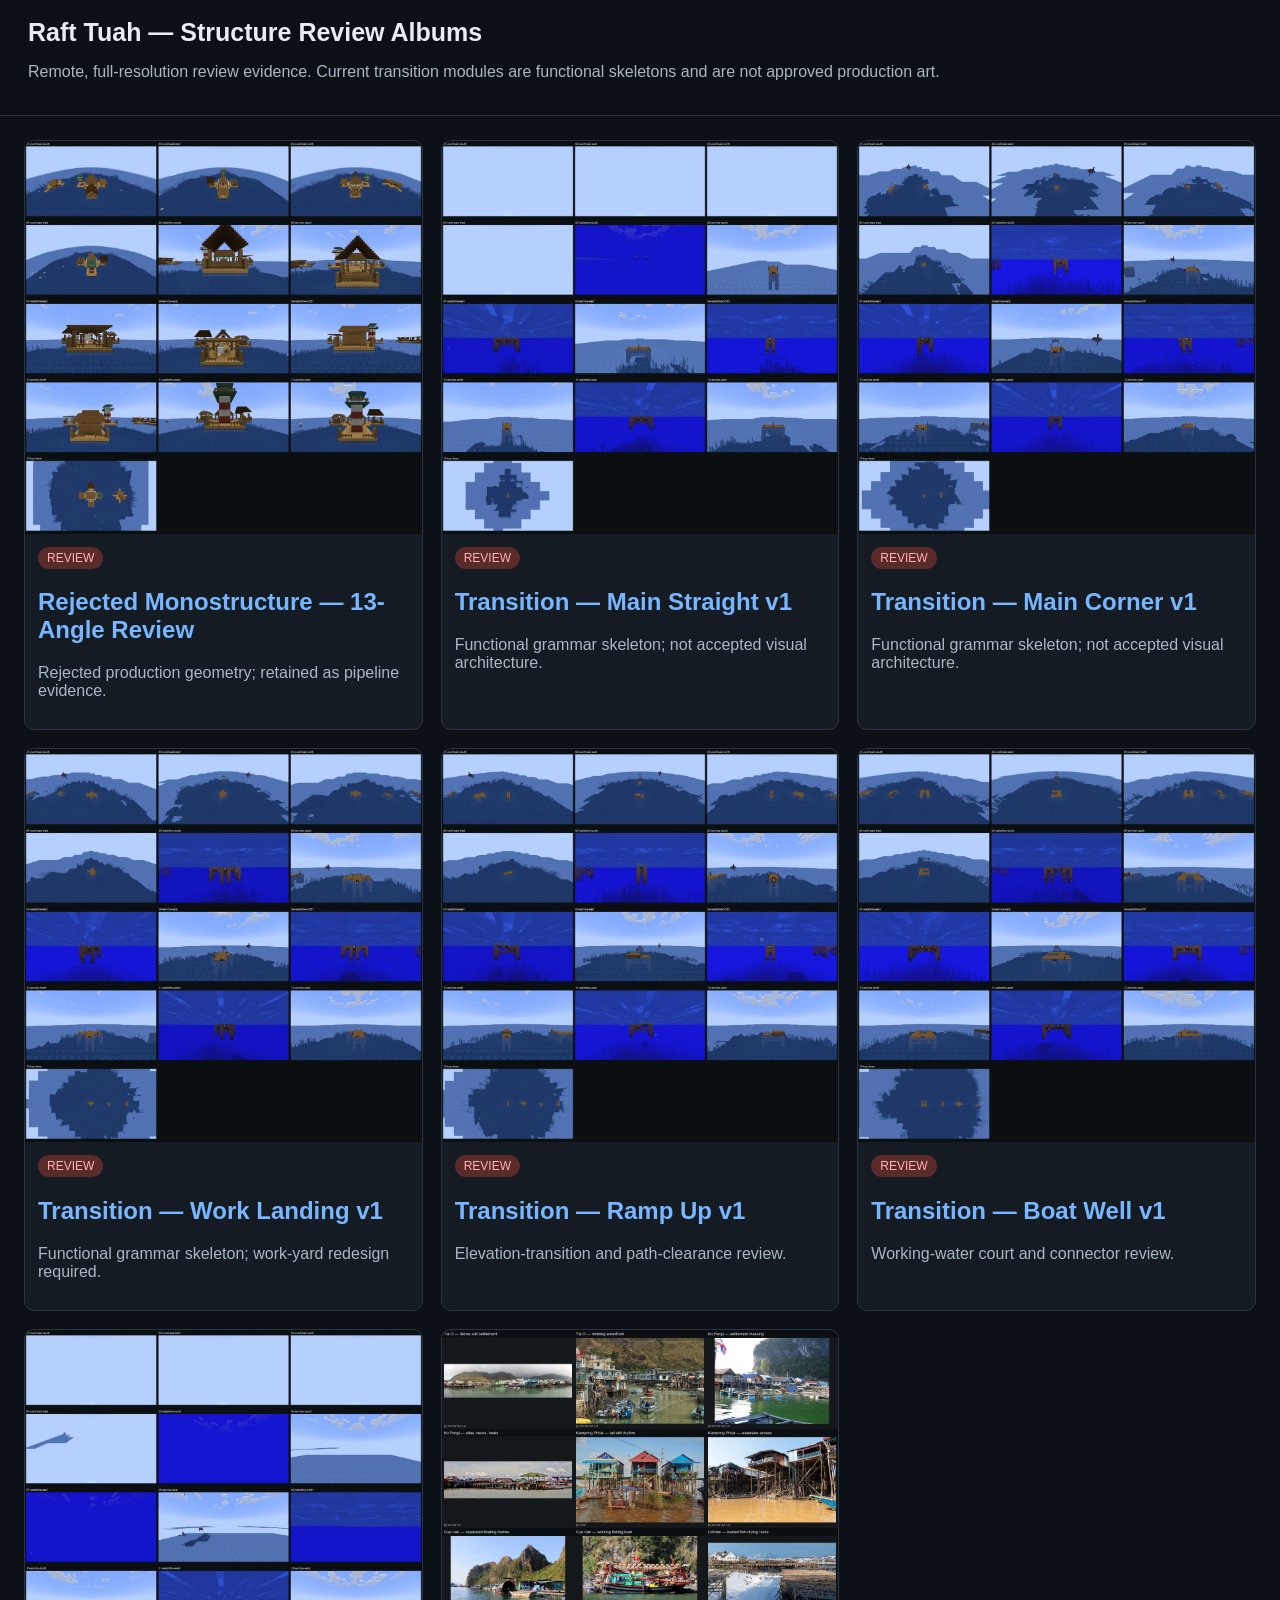
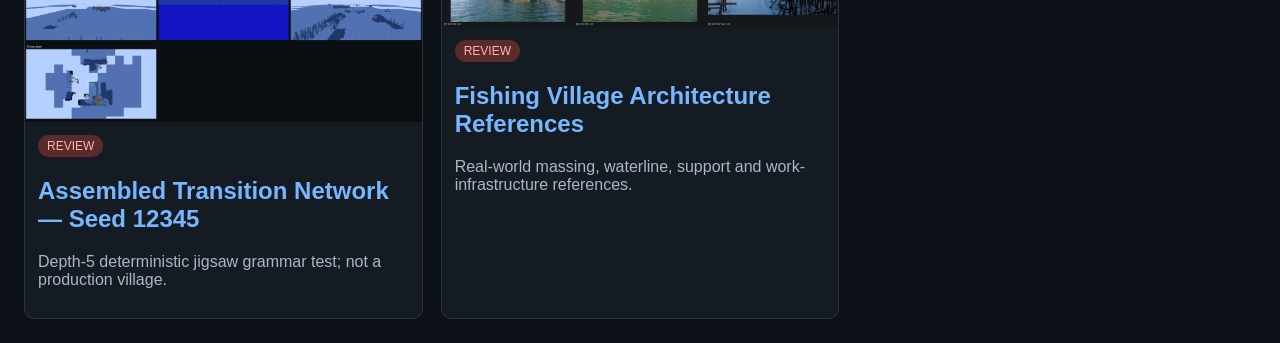
==== index.html @ 9c8be717 "Publish Raft Tuah structure review albums" ====
<!doctype html><meta charset="utf-8"><meta name="viewport" content="width=device-width"><title>Raft Tuah Review Albums</title><link rel="stylesheet" href="style.css"><header><h1>Raft Tuah — Structure Review Albums</h1><p>Remote, full-resolution review evidence. Current transition modules are functional skeletons and are not approved production art.</p></header><main class="wrap"><div class="cards"><article class="card"><a href="blockout-rejected/"><img loading="lazy" src="blockout-rejected/contact-sheet.webp" alt="Rejected Monostructure — 13-Angle Review"></a><div class="body"><span class="tag">REVIEW</span><h2><a href="blockout-rejected/">Rejected Monostructure — 13-Angle Review</a></h2><p>Rejected production geometry; retained as pipeline evidence.</p></div></article>
<article class="card"><a href="transition-main-straight-v1/"><img loading="lazy" src="transition-main-straight-v1/contact-sheet.webp" alt="Transition — Main Straight v1"></a><div class="body"><span class="tag">REVIEW</span><h2><a href="transition-main-straight-v1/">Transition — Main Straight v1</a></h2><p>Functional grammar skeleton; not accepted visual architecture.</p></div></article>
<article class="card"><a href="transition-main-corner-v1/"><img loading="lazy" src="transition-main-corner-v1/contact-sheet.webp" alt="Transition — Main Corner v1"></a><div class="body"><span class="tag">REVIEW</span><h2><a href="transition-main-corner-v1/">Transition — Main Corner v1</a></h2><p>Functional grammar skeleton; not accepted visual architecture.</p></div></article>
<article class="card"><a href="transition-work-landing-v1/"><img loading="lazy" src="transition-work-landing-v1/contact-sheet.webp" alt="Transition — Work Landing v1"></a><div class="body"><span class="tag">REVIEW</span><h2><a href="transition-work-landing-v1/">Transition — Work Landing v1</a></h2><p>Functional grammar skeleton; work-yard redesign required.</p></div></article>
<article class="card"><a href="transition-ramp-up-v1/"><img loading="lazy" src="transition-ramp-up-v1/contact-sheet.webp" alt="Transition — Ramp Up v1"></a><div class="body"><span class="tag">REVIEW</span><h2><a href="transition-ramp-up-v1/">Transition — Ramp Up v1</a></h2><p>Elevation-transition and path-clearance review.</p></div></article>
<article class="card"><a href="transition-boat-well-v1/"><img loading="lazy" src="transition-boat-well-v1/contact-sheet.webp" alt="Transition — Boat Well v1"></a><div class="body"><span class="tag">REVIEW</span><h2><a href="transition-boat-well-v1/">Transition — Boat Well v1</a></h2><p>Working-water court and connector review.</p></div></article>
<article class="card"><a href="assembled-seed-12345-v1/"><img loading="lazy" src="assembled-seed-12345-v1/contact-sheet.webp" alt="Assembled Transition Network — Seed 12345"></a><div class="body"><span class="tag">REVIEW</span><h2><a href="assembled-seed-12345-v1/">Assembled Transition Network — Seed 12345</a></h2><p>Depth-5 deterministic jigsaw grammar test; not a production village.</p></div></article>
<article class="card"><a href="architecture-references/"><img loading="lazy" src="architecture-references/reference-board.webp" alt="Fishing Village Architecture References"></a><div class="body"><span class="tag">REVIEW</span><h2><a href="architecture-references/">Fishing Village Architecture References</a></h2><p>Real-world massing, waterline, support and work-infrastructure references.</p></div></article></div></main>
---- style.css ----
*{box-sizing:border-box}body{margin:0;background:#0c1117;color:#e6edf3;font-family:Inter,Segoe UI,Arial,sans-serif}header{position:sticky;top:0;z-index:2;background:#0c1117ee;border-bottom:1px solid #27313d;padding:18px 28px}h1{margin:0 0 6px;font-size:25px}p{color:#aab7c4;max-width:1000px}.wrap{padding:24px;max-width:1800px;margin:auto}.cards,.grid{display:grid;grid-template-columns:repeat(auto-fit,minmax(330px,1fr));gap:18px}.card,.shot{background:#141b23;border:1px solid #293442;border-radius:10px;overflow:hidden}.card img,.shot img{display:block;width:100%;height:auto;background:#080b0f}.card .body,.shot figcaption{padding:13px}.card a,.back{color:#78b7ff;text-decoration:none}.tag{display:inline-block;background:#5b2a2a;color:#ffb3b3;border-radius:999px;padding:4px 9px;font-size:12px}.shot{margin:0}.shot a{display:block}.meta{font-family:Consolas,monospace;color:#91a2b3;font-size:13px}.hero{margin:0 0 24px;border:1px solid #293442;border-radius:10px;overflow:hidden}.hero img{display:block;width:100%;height:auto}
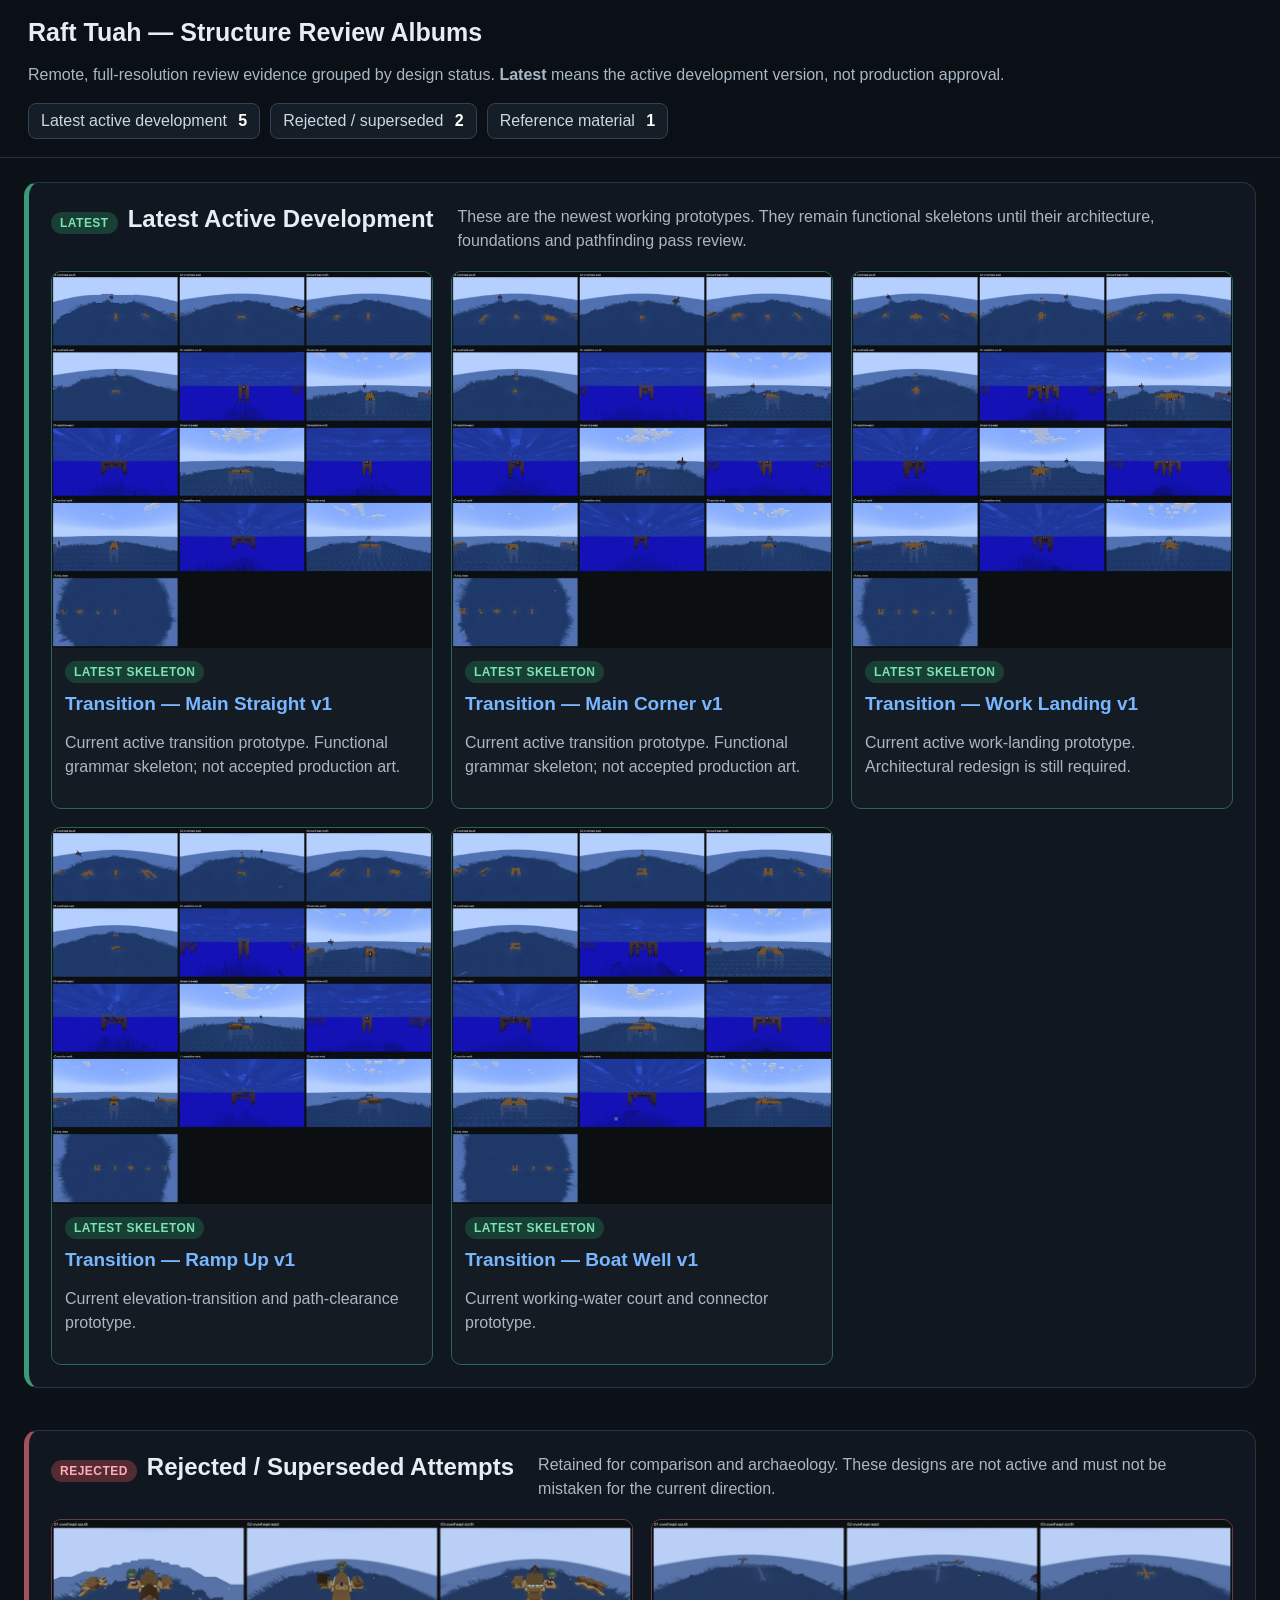
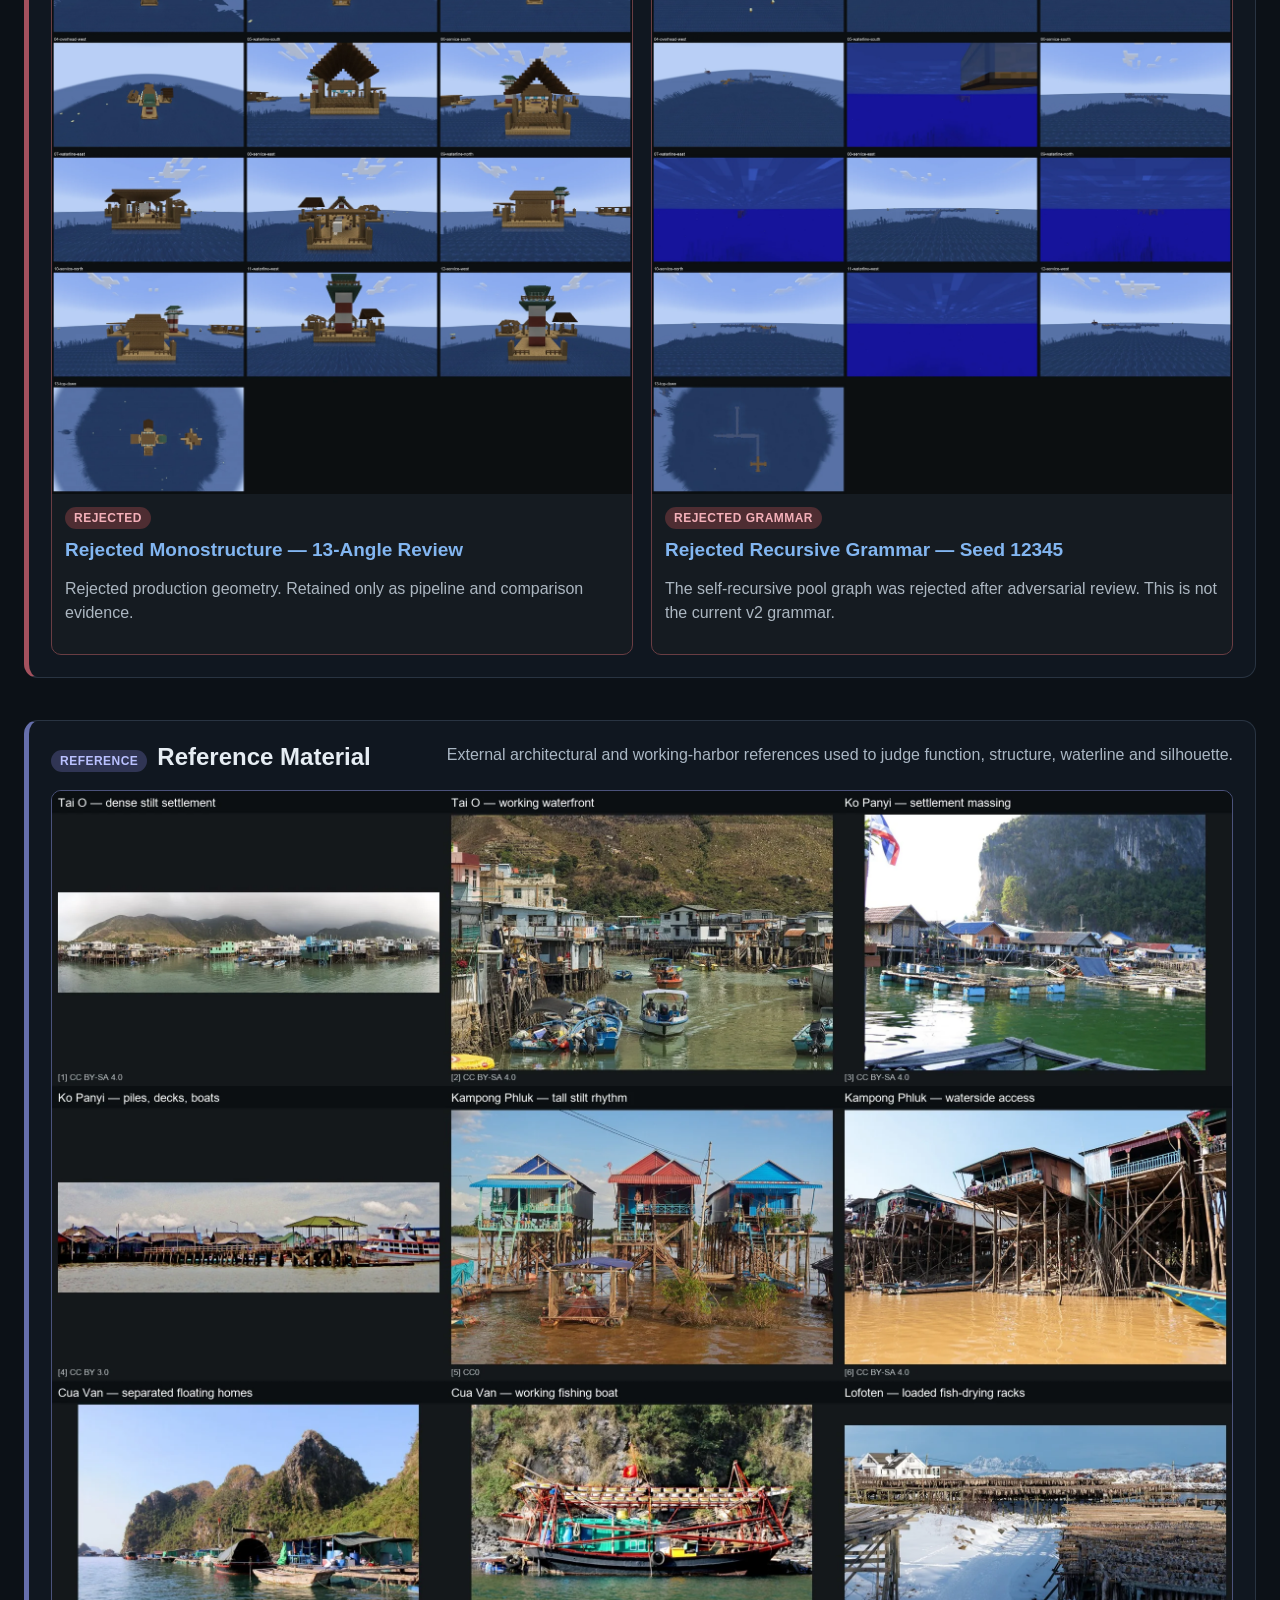
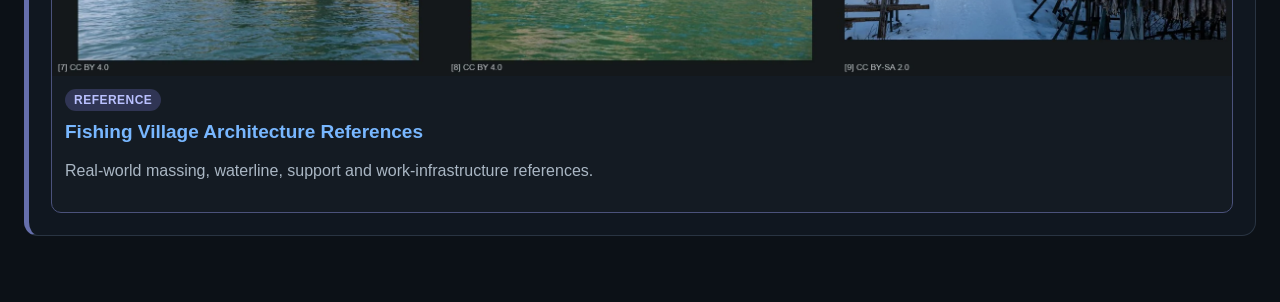
==== commit f8bf55ce: "Categorize latest, rejected, and reference albums" ====
--- a/index.html
+++ b/index.html
@@ -1,8 +1,50 @@
-<!doctype html><meta charset="utf-8"><meta name="viewport" content="width=device-width"><title>Raft Tuah Review Albums</title><link rel="stylesheet" href="style.css"><header><h1>Raft Tuah — Structure Review Albums</h1><p>Remote, full-resolution review evidence. Current transition modules are functional skeletons and are not approved production art.</p></header><main class="wrap"><div class="cards"><article class="card"><a href="blockout-rejected/"><img loading="lazy" src="blockout-rejected/contact-sheet.webp" alt="Rejected Monostructure — 13-Angle Review"></a><div class="body"><span class="tag">REVIEW</span><h2><a href="blockout-rejected/">Rejected Monostructure — 13-Angle Review</a></h2><p>Rejected production geometry; retained as pipeline evidence.</p></div></article>
-<article class="card"><a href="transition-main-straight-v1/"><img loading="lazy" src="transition-main-straight-v1/contact-sheet.webp" alt="Transition — Main Straight v1"></a><div class="body"><span class="tag">REVIEW</span><h2><a href="transition-main-straight-v1/">Transition — Main Straight v1</a></h2><p>Functional grammar skeleton; not accepted visual architecture.</p></div></article>
-<article class="card"><a href="transition-main-corner-v1/"><img loading="lazy" src="transition-main-corner-v1/contact-sheet.webp" alt="Transition — Main Corner v1"></a><div class="body"><span class="tag">REVIEW</span><h2><a href="transition-main-corner-v1/">Transition — Main Corner v1</a></h2><p>Functional grammar skeleton; not accepted visual architecture.</p></div></article>
-<article class="card"><a href="transition-work-landing-v1/"><img loading="lazy" src="transition-work-landing-v1/contact-sheet.webp" alt="Transition — Work Landing v1"></a><div class="body"><span class="tag">REVIEW</span><h2><a href="transition-work-landing-v1/">Transition — Work Landing v1</a></h2><p>Functional grammar skeleton; work-yard redesign required.</p></div></article>
-<article class="card"><a href="transition-ramp-up-v1/"><img loading="lazy" src="transition-ramp-up-v1/contact-sheet.webp" alt="Transition — Ramp Up v1"></a><div class="body"><span class="tag">REVIEW</span><h2><a href="transition-ramp-up-v1/">Transition — Ramp Up v1</a></h2><p>Elevation-transition and path-clearance review.</p></div></article>
-<article class="card"><a href="transition-boat-well-v1/"><img loading="lazy" src="transition-boat-well-v1/contact-sheet.webp" alt="Transition — Boat Well v1"></a><div class="body"><span class="tag">REVIEW</span><h2><a href="transition-boat-well-v1/">Transition — Boat Well v1</a></h2><p>Working-water court and connector review.</p></div></article>
-<article class="card"><a href="assembled-seed-12345-v1/"><img loading="lazy" src="assembled-seed-12345-v1/contact-sheet.webp" alt="Assembled Transition Network — Seed 12345"></a><div class="body"><span class="tag">REVIEW</span><h2><a href="assembled-seed-12345-v1/">Assembled Transition Network — Seed 12345</a></h2><p>Depth-5 deterministic jigsaw grammar test; not a production village.</p></div></article>
-<article class="card"><a href="architecture-references/"><img loading="lazy" src="architecture-references/reference-board.webp" alt="Fishing Village Architecture References"></a><div class="body"><span class="tag">REVIEW</span><h2><a href="architecture-references/">Fishing Village Architecture References</a></h2><p>Real-world massing, waterline, support and work-infrastructure references.</p></div></article></div></main>+<!doctype html>
+<meta charset="utf-8">
+<meta name="viewport" content="width=device-width">
+<title>Raft Tuah Review Albums</title>
+<link rel="stylesheet" href="style.css">
+<header>
+  <h1>Raft Tuah — Structure Review Albums</h1>
+  <p>Remote, full-resolution review evidence grouped by design status. <b>Latest</b> means the active development version, not production approval.</p>
+  <nav class="category-nav">
+    <a href="#latest">Latest active development <strong>5</strong></a>
+    <a href="#rejected">Rejected / superseded <strong>2</strong></a>
+    <a href="#references">Reference material <strong>1</strong></a>
+  </nav>
+</header>
+<main class="wrap">
+  <section id="latest" class="album-category category-latest">
+    <div class="category-heading">
+      <div><span class="tag tag-latest">LATEST</span><h2>Latest Active Development</h2></div>
+      <p>These are the newest working prototypes. They remain functional skeletons until their architecture, foundations and pathfinding pass review.</p>
+    </div>
+    <div class="cards">
+      <article class="card latest"><a href="transition-main-straight-v1/"><img loading="lazy" src="transition-main-straight-v1/contact-sheet.webp" alt="Transition Main Straight v1"></a><div class="body"><span class="tag tag-latest">LATEST SKELETON</span><h3><a href="transition-main-straight-v1/">Transition — Main Straight v1</a></h3><p>Current active transition prototype. Functional grammar skeleton; not accepted production art.</p></div></article>
+      <article class="card latest"><a href="transition-main-corner-v1/"><img loading="lazy" src="transition-main-corner-v1/contact-sheet.webp" alt="Transition Main Corner v1"></a><div class="body"><span class="tag tag-latest">LATEST SKELETON</span><h3><a href="transition-main-corner-v1/">Transition — Main Corner v1</a></h3><p>Current active transition prototype. Functional grammar skeleton; not accepted production art.</p></div></article>
+      <article class="card latest"><a href="transition-work-landing-v1/"><img loading="lazy" src="transition-work-landing-v1/contact-sheet.webp" alt="Transition Work Landing v1"></a><div class="body"><span class="tag tag-latest">LATEST SKELETON</span><h3><a href="transition-work-landing-v1/">Transition — Work Landing v1</a></h3><p>Current active work-landing prototype. Architectural redesign is still required.</p></div></article>
+      <article class="card latest"><a href="transition-ramp-up-v1/"><img loading="lazy" src="transition-ramp-up-v1/contact-sheet.webp" alt="Transition Ramp Up v1"></a><div class="body"><span class="tag tag-latest">LATEST SKELETON</span><h3><a href="transition-ramp-up-v1/">Transition — Ramp Up v1</a></h3><p>Current elevation-transition and path-clearance prototype.</p></div></article>
+      <article class="card latest"><a href="transition-boat-well-v1/"><img loading="lazy" src="transition-boat-well-v1/contact-sheet.webp" alt="Transition Boat Well v1"></a><div class="body"><span class="tag tag-latest">LATEST SKELETON</span><h3><a href="transition-boat-well-v1/">Transition — Boat Well v1</a></h3><p>Current working-water court and connector prototype.</p></div></article>
+    </div>
+  </section>
+
+  <section id="rejected" class="album-category category-rejected">
+    <div class="category-heading">
+      <div><span class="tag tag-rejected">REJECTED</span><h2>Rejected / Superseded Attempts</h2></div>
+      <p>Retained for comparison and archaeology. These designs are not active and must not be mistaken for the current direction.</p>
+    </div>
+    <div class="cards">
+      <article class="card rejected"><a href="blockout-rejected/"><img loading="lazy" src="blockout-rejected/contact-sheet.webp" alt="Rejected Monostructure"></a><div class="body"><span class="tag tag-rejected">REJECTED</span><h3><a href="blockout-rejected/">Rejected Monostructure — 13-Angle Review</a></h3><p>Rejected production geometry. Retained only as pipeline and comparison evidence.</p></div></article>
+      <article class="card rejected"><a href="assembled-seed-12345-v1/"><img loading="lazy" src="assembled-seed-12345-v1/contact-sheet.webp" alt="Rejected Recursive Grammar"></a><div class="body"><span class="tag tag-rejected">REJECTED GRAMMAR</span><h3><a href="assembled-seed-12345-v1/">Rejected Recursive Grammar — Seed 12345</a></h3><p>The self-recursive pool graph was rejected after adversarial review. This is not the current v2 grammar.</p></div></article>
+    </div>
+  </section>
+
+  <section id="references" class="album-category category-reference">
+    <div class="category-heading">
+      <div><span class="tag tag-reference">REFERENCE</span><h2>Reference Material</h2></div>
+      <p>External architectural and working-harbor references used to judge function, structure, waterline and silhouette.</p>
+    </div>
+    <div class="cards">
+      <article class="card reference"><a href="architecture-references/"><img loading="lazy" src="architecture-references/reference-board.webp" alt="Fishing Village Architecture References"></a><div class="body"><span class="tag tag-reference">REFERENCE</span><h3><a href="architecture-references/">Fishing Village Architecture References</a></h3><p>Real-world massing, waterline, support and work-infrastructure references.</p></div></article>
+    </div>
+  </section>
+</main>
--- a/style.css
+++ b/style.css
@@ -1 +1,20 @@
-*{box-sizing:border-box}body{margin:0;background:#0c1117;color:#e6edf3;font-family:Inter,Segoe UI,Arial,sans-serif}header{position:sticky;top:0;z-index:2;background:#0c1117ee;border-bottom:1px solid #27313d;padding:18px 28px}h1{margin:0 0 6px;font-size:25px}p{color:#aab7c4;max-width:1000px}.wrap{padding:24px;max-width:1800px;margin:auto}.cards,.grid{display:grid;grid-template-columns:repeat(auto-fit,minmax(330px,1fr));gap:18px}.card,.shot{background:#141b23;border:1px solid #293442;border-radius:10px;overflow:hidden}.card img,.shot img{display:block;width:100%;height:auto;background:#080b0f}.card .body,.shot figcaption{padding:13px}.card a,.back{color:#78b7ff;text-decoration:none}.tag{display:inline-block;background:#5b2a2a;color:#ffb3b3;border-radius:999px;padding:4px 9px;font-size:12px}.shot{margin:0}.shot a{display:block}.meta{font-family:Consolas,monospace;color:#91a2b3;font-size:13px}.hero{margin:0 0 24px;border:1px solid #293442;border-radius:10px;overflow:hidden}.hero img{display:block;width:100%;height:auto}+*{box-sizing:border-box}
+html{scroll-behavior:smooth}
+body{margin:0;background:#0c1117;color:#e6edf3;font-family:Inter,Segoe UI,Arial,sans-serif}
+header{position:sticky;top:0;z-index:2;background:#0c1117f2;border-bottom:1px solid #27313d;padding:18px 28px;backdrop-filter:blur(12px)}
+h1{margin:0 0 6px;font-size:25px}
+h2{display:inline;margin:0 0 0 10px;font-size:24px}
+h3{margin:10px 0 5px;font-size:19px}
+p{color:#aab7c4;max-width:1050px;line-height:1.5}
+a{color:#78b7ff;text-decoration:none}.back{color:#78b7ff}
+.wrap{padding:24px;max-width:1800px;margin:auto}
+.category-nav{display:flex;flex-wrap:wrap;gap:10px;margin-top:14px}.category-nav a{background:#151d26;border:1px solid #334151;border-radius:8px;padding:8px 12px;color:#cbd8e5}.category-nav strong{margin-left:7px;color:#fff}
+.album-category{scroll-margin-top:150px;margin:0 0 42px;padding:22px;border:1px solid #293442;border-radius:14px;background:#101720}
+.category-heading{display:flex;align-items:flex-start;justify-content:space-between;gap:24px;margin-bottom:18px}.category-heading>div{white-space:nowrap}.category-heading p{margin:0}
+.cards,.grid{display:grid;grid-template-columns:repeat(auto-fit,minmax(330px,1fr));gap:18px}
+.card,.shot{background:#141b23;border:1px solid #293442;border-radius:10px;overflow:hidden}.card.latest{border-color:#29674f}.card.rejected{border-color:#713b42;filter:saturate(.82)}.card.reference{border-color:#4b527b}
+.card img,.shot img{display:block;width:100%;height:auto;background:#080b0f}.card .body,.shot figcaption{padding:13px}.card a{color:#78b7ff}
+.tag{display:inline-block;border-radius:999px;padding:4px 9px;font-size:12px;font-weight:700;letter-spacing:.04em}.tag-latest{background:#183f33;color:#7ce2b6}.tag-rejected{background:#542b31;color:#ffadb8}.tag-reference{background:#303554;color:#bac1ff}
+.category-latest{border-left:5px solid #3a9b77}.category-rejected{border-left:5px solid #a4515e}.category-reference{border-left:5px solid #666fac}
+.shot{margin:0}.shot a{display:block}.meta{font-family:Consolas,monospace;color:#91a2b3;font-size:13px}.hero{margin:0 0 24px;border:1px solid #293442;border-radius:10px;overflow:hidden}.hero img{display:block;width:100%;height:auto}
+@media(max-width:760px){header{position:static;padding:16px}.wrap{padding:12px}.album-category{padding:14px}.category-heading{display:block}.category-heading>div{white-space:normal}.category-heading p{margin-top:10px}.cards,.grid{grid-template-columns:1fr}}
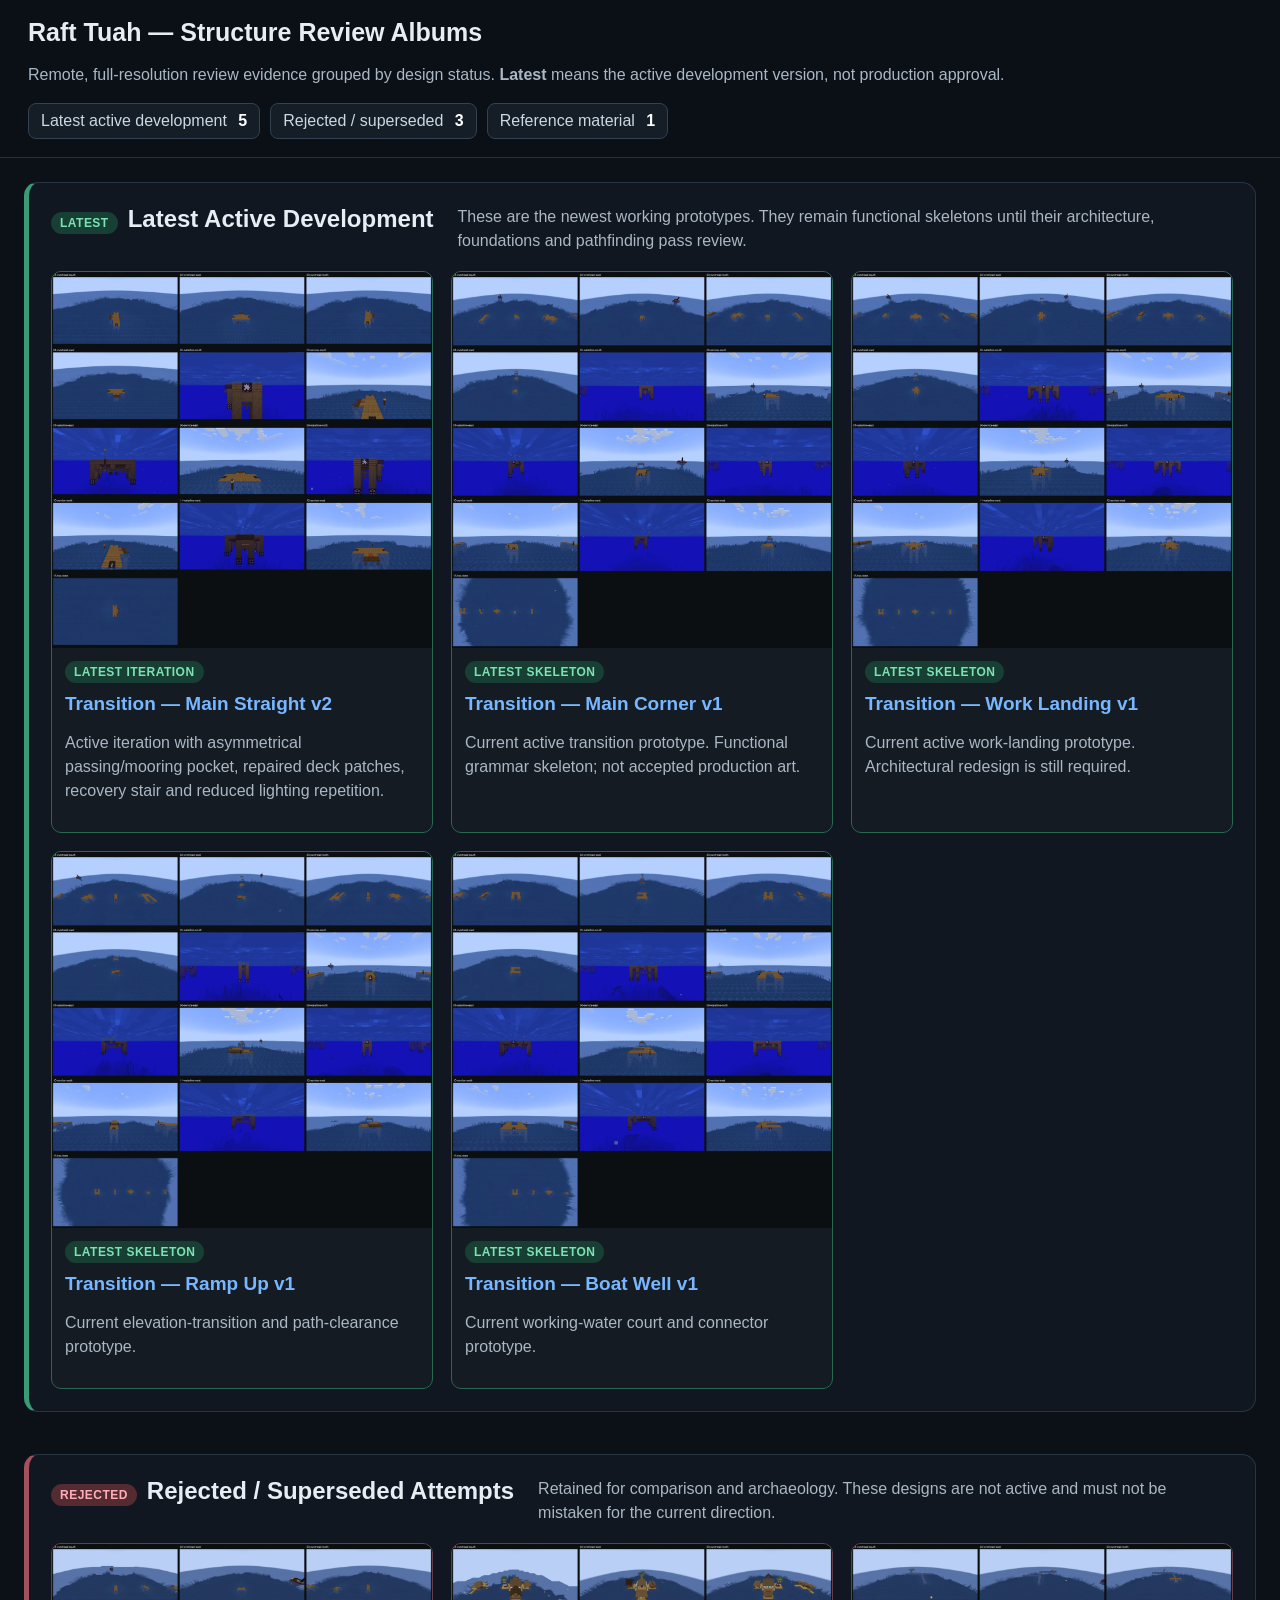
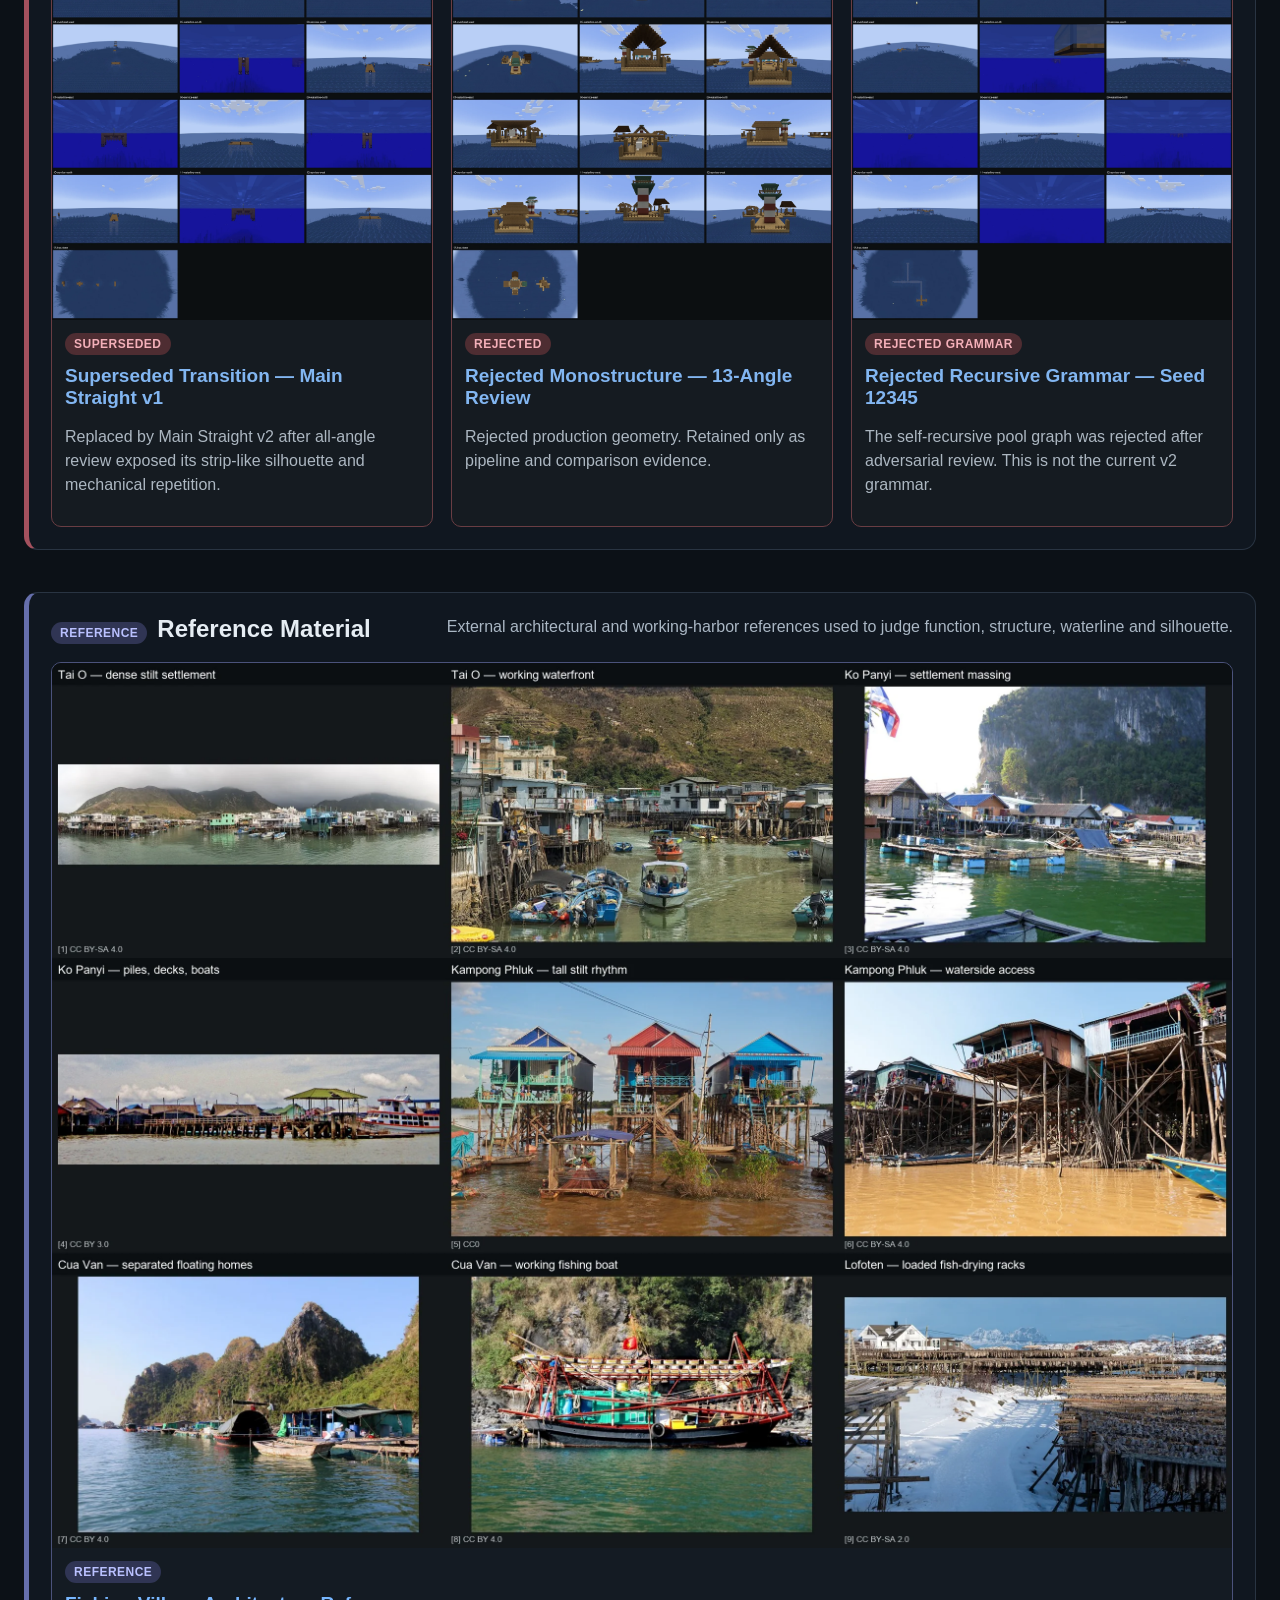
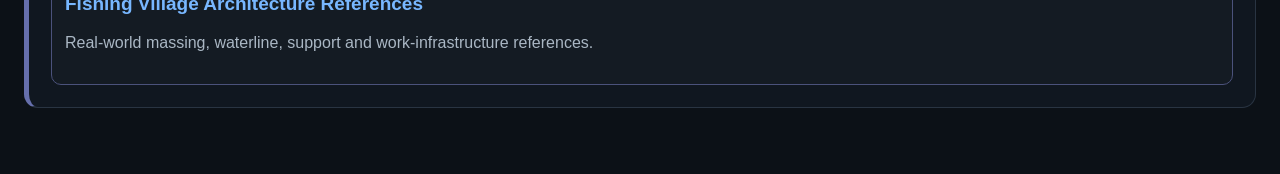
==== commit dda57ff5: "Publish Main Straight v2 and supersede v1" ====
--- a/index.html
+++ b/index.html
@@ -8,7 +8,7 @@
   <p>Remote, full-resolution review evidence grouped by design status. <b>Latest</b> means the active development version, not production approval.</p>
   <nav class="category-nav">
     <a href="#latest">Latest active development <strong>5</strong></a>
-    <a href="#rejected">Rejected / superseded <strong>2</strong></a>
+    <a href="#rejected">Rejected / superseded <strong>3</strong></a>
     <a href="#references">Reference material <strong>1</strong></a>
   </nav>
 </header>
@@ -19,7 +19,7 @@
       <p>These are the newest working prototypes. They remain functional skeletons until their architecture, foundations and pathfinding pass review.</p>
     </div>
     <div class="cards">
-      <article class="card latest"><a href="transition-main-straight-v1/"><img loading="lazy" src="transition-main-straight-v1/contact-sheet.webp" alt="Transition Main Straight v1"></a><div class="body"><span class="tag tag-latest">LATEST SKELETON</span><h3><a href="transition-main-straight-v1/">Transition — Main Straight v1</a></h3><p>Current active transition prototype. Functional grammar skeleton; not accepted production art.</p></div></article>
+      <article class="card latest"><a href="transition-main-straight-v2/"><img loading="lazy" src="transition-main-straight-v2/contact-sheet.webp" alt="Transition Main Straight v2"></a><div class="body"><span class="tag tag-latest">LATEST ITERATION</span><h3><a href="transition-main-straight-v2/">Transition — Main Straight v2</a></h3><p>Active iteration with asymmetrical passing/mooring pocket, repaired deck patches, recovery stair and reduced lighting repetition.</p></div></article>
       <article class="card latest"><a href="transition-main-corner-v1/"><img loading="lazy" src="transition-main-corner-v1/contact-sheet.webp" alt="Transition Main Corner v1"></a><div class="body"><span class="tag tag-latest">LATEST SKELETON</span><h3><a href="transition-main-corner-v1/">Transition — Main Corner v1</a></h3><p>Current active transition prototype. Functional grammar skeleton; not accepted production art.</p></div></article>
       <article class="card latest"><a href="transition-work-landing-v1/"><img loading="lazy" src="transition-work-landing-v1/contact-sheet.webp" alt="Transition Work Landing v1"></a><div class="body"><span class="tag tag-latest">LATEST SKELETON</span><h3><a href="transition-work-landing-v1/">Transition — Work Landing v1</a></h3><p>Current active work-landing prototype. Architectural redesign is still required.</p></div></article>
       <article class="card latest"><a href="transition-ramp-up-v1/"><img loading="lazy" src="transition-ramp-up-v1/contact-sheet.webp" alt="Transition Ramp Up v1"></a><div class="body"><span class="tag tag-latest">LATEST SKELETON</span><h3><a href="transition-ramp-up-v1/">Transition — Ramp Up v1</a></h3><p>Current elevation-transition and path-clearance prototype.</p></div></article>
@@ -33,6 +33,7 @@
       <p>Retained for comparison and archaeology. These designs are not active and must not be mistaken for the current direction.</p>
     </div>
     <div class="cards">
+      <article class="card rejected"><a href="transition-main-straight-v1/"><img loading="lazy" src="transition-main-straight-v1/contact-sheet.webp" alt="Superseded Main Straight v1"></a><div class="body"><span class="tag tag-rejected">SUPERSEDED</span><h3><a href="transition-main-straight-v1/">Superseded Transition — Main Straight v1</a></h3><p>Replaced by Main Straight v2 after all-angle review exposed its strip-like silhouette and mechanical repetition.</p></div></article>
       <article class="card rejected"><a href="blockout-rejected/"><img loading="lazy" src="blockout-rejected/contact-sheet.webp" alt="Rejected Monostructure"></a><div class="body"><span class="tag tag-rejected">REJECTED</span><h3><a href="blockout-rejected/">Rejected Monostructure — 13-Angle Review</a></h3><p>Rejected production geometry. Retained only as pipeline and comparison evidence.</p></div></article>
       <article class="card rejected"><a href="assembled-seed-12345-v1/"><img loading="lazy" src="assembled-seed-12345-v1/contact-sheet.webp" alt="Rejected Recursive Grammar"></a><div class="body"><span class="tag tag-rejected">REJECTED GRAMMAR</span><h3><a href="assembled-seed-12345-v1/">Rejected Recursive Grammar — Seed 12345</a></h3><p>The self-recursive pool graph was rejected after adversarial review. This is not the current v2 grammar.</p></div></article>
     </div>
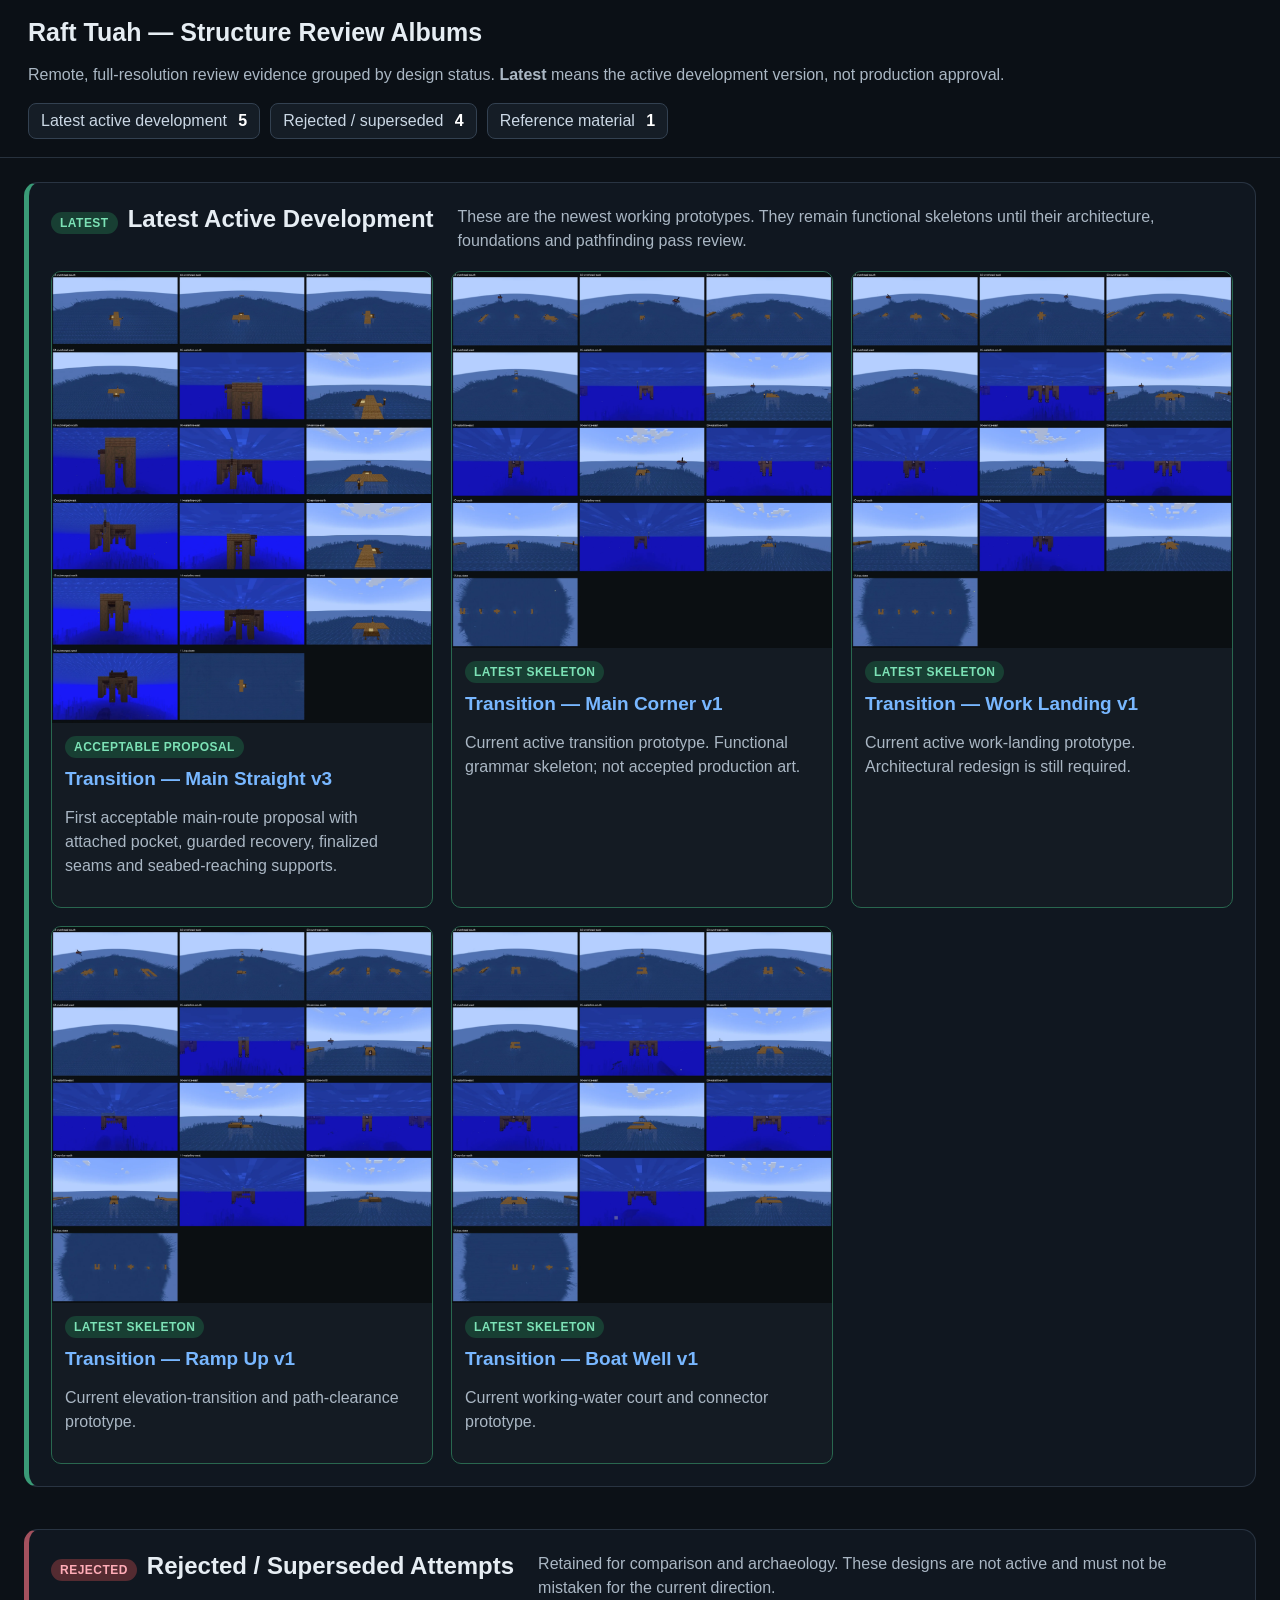
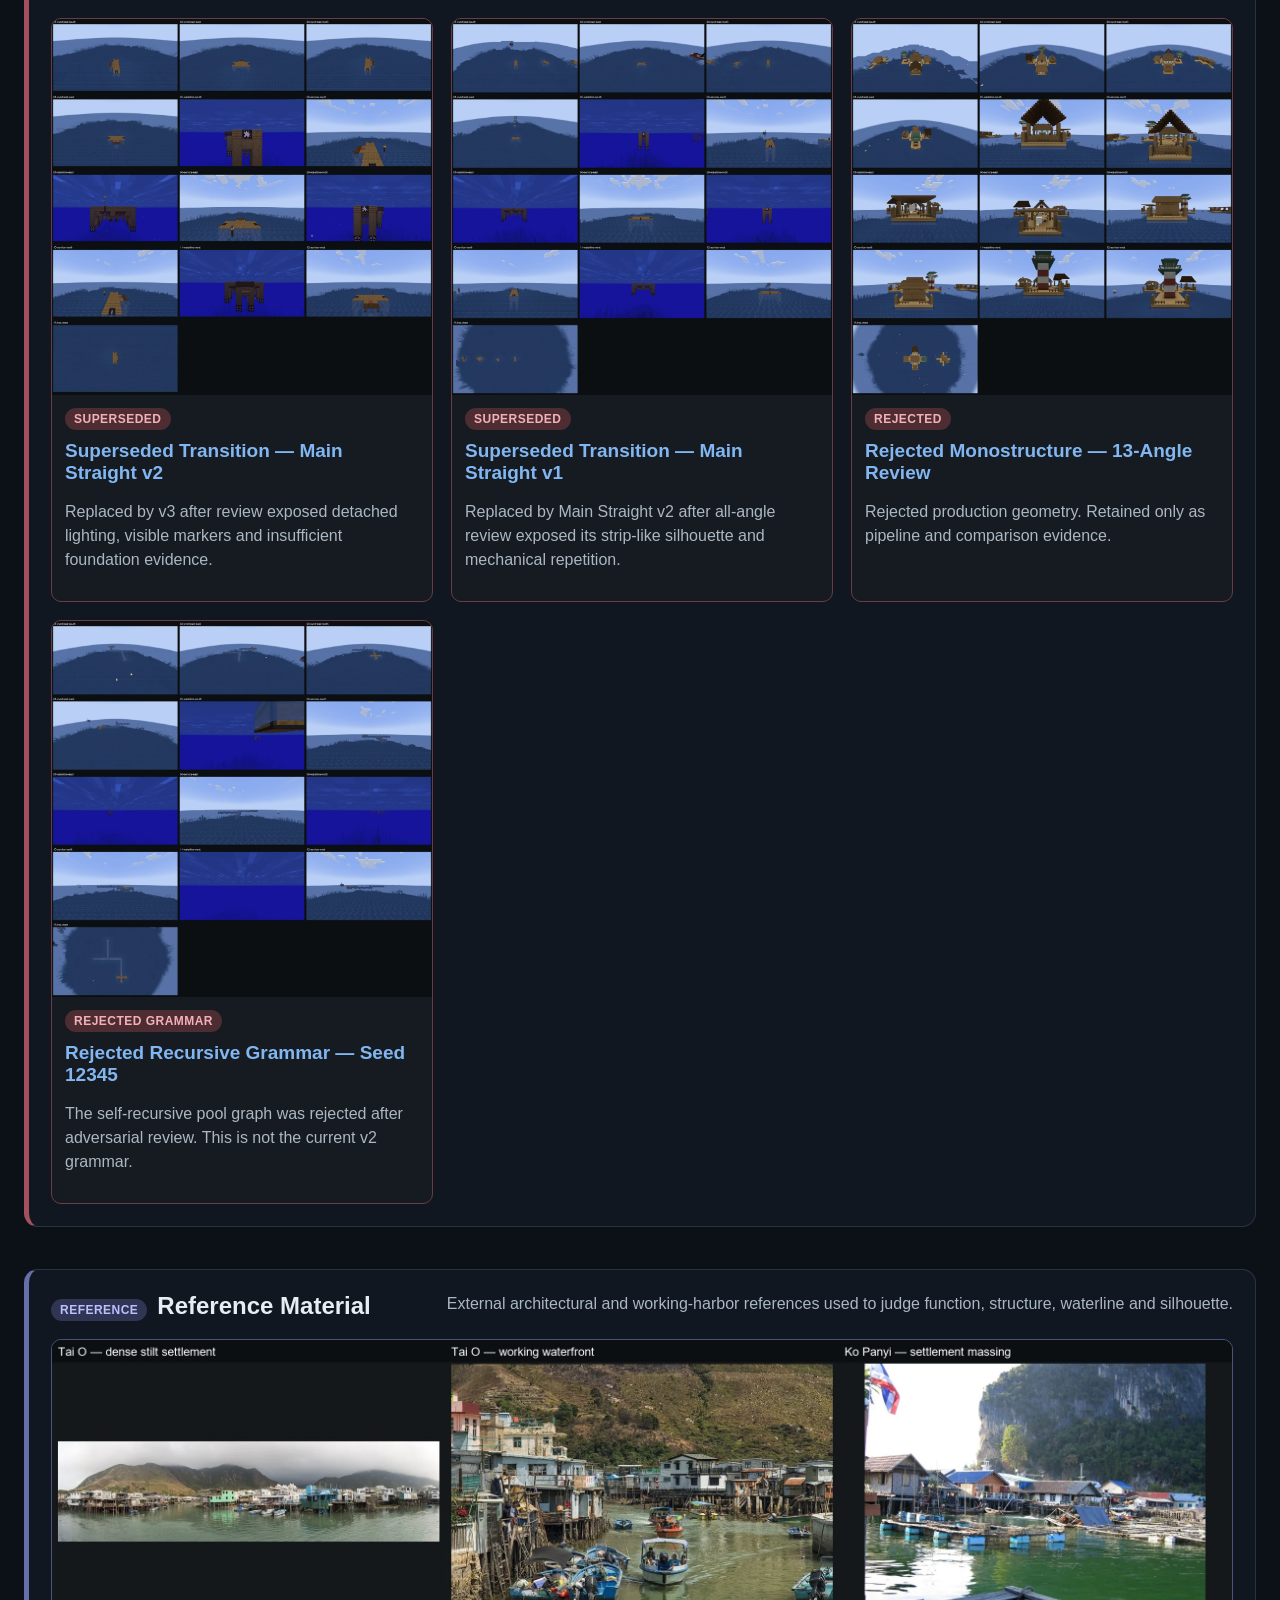
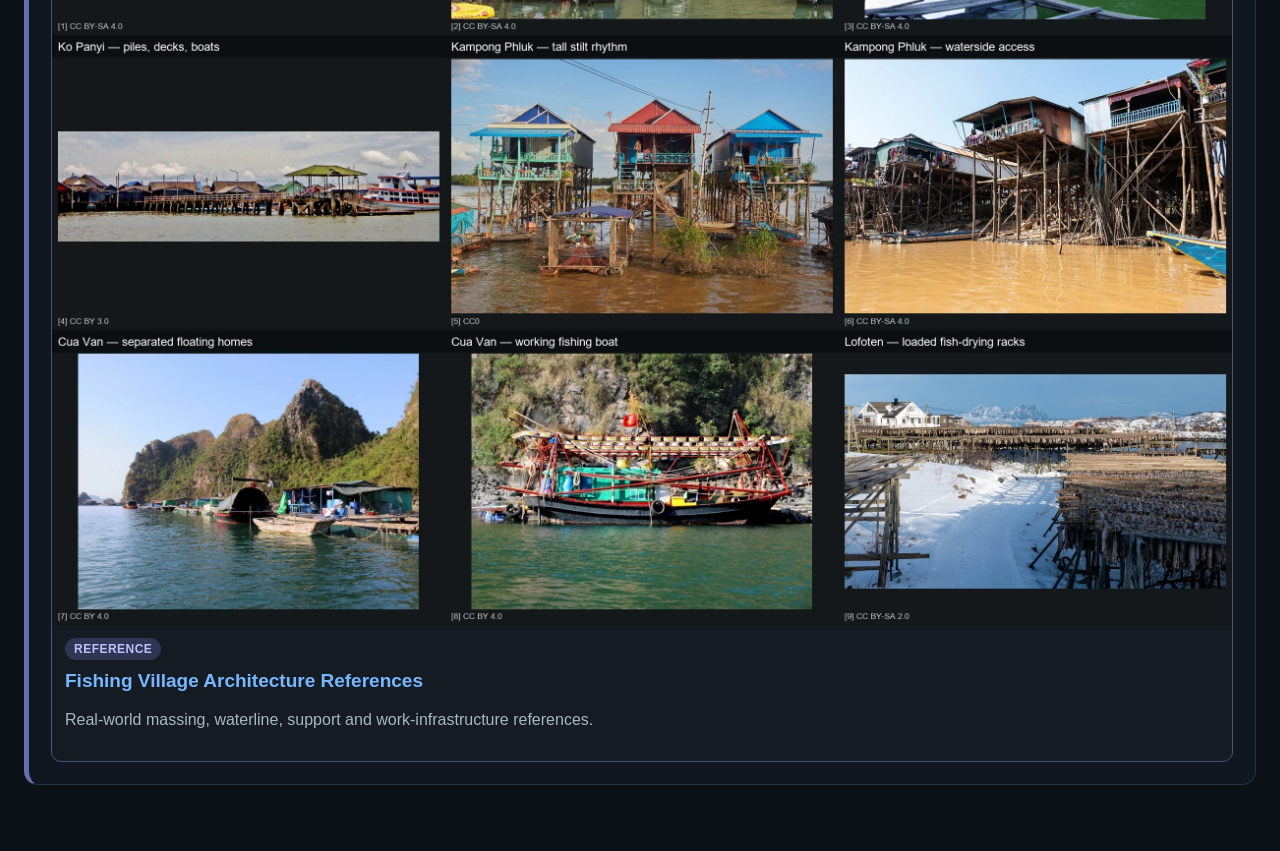
==== commit 73656e5a: "Promote Main Straight v3 proposal and supersede v2" ====
--- a/index.html
+++ b/index.html
@@ -8,7 +8,7 @@
   <p>Remote, full-resolution review evidence grouped by design status. <b>Latest</b> means the active development version, not production approval.</p>
   <nav class="category-nav">
     <a href="#latest">Latest active development <strong>5</strong></a>
-    <a href="#rejected">Rejected / superseded <strong>3</strong></a>
+    <a href="#rejected">Rejected / superseded <strong>4</strong></a>
     <a href="#references">Reference material <strong>1</strong></a>
   </nav>
 </header>
@@ -19,7 +19,7 @@
       <p>These are the newest working prototypes. They remain functional skeletons until their architecture, foundations and pathfinding pass review.</p>
     </div>
     <div class="cards">
-      <article class="card latest"><a href="transition-main-straight-v2/"><img loading="lazy" src="transition-main-straight-v2/contact-sheet.webp" alt="Transition Main Straight v2"></a><div class="body"><span class="tag tag-latest">LATEST ITERATION</span><h3><a href="transition-main-straight-v2/">Transition — Main Straight v2</a></h3><p>Active iteration with asymmetrical passing/mooring pocket, repaired deck patches, recovery stair and reduced lighting repetition.</p></div></article>
+      <article class="card latest"><a href="transition-main-straight-v3/"><img loading="lazy" src="transition-main-straight-v3/contact-sheet.webp" alt="Transition Main Straight v3"></a><div class="body"><span class="tag tag-latest">ACCEPTABLE PROPOSAL</span><h3><a href="transition-main-straight-v3/">Transition — Main Straight v3</a></h3><p>First acceptable main-route proposal with attached pocket, guarded recovery, finalized seams and seabed-reaching supports.</p></div></article>
       <article class="card latest"><a href="transition-main-corner-v1/"><img loading="lazy" src="transition-main-corner-v1/contact-sheet.webp" alt="Transition Main Corner v1"></a><div class="body"><span class="tag tag-latest">LATEST SKELETON</span><h3><a href="transition-main-corner-v1/">Transition — Main Corner v1</a></h3><p>Current active transition prototype. Functional grammar skeleton; not accepted production art.</p></div></article>
       <article class="card latest"><a href="transition-work-landing-v1/"><img loading="lazy" src="transition-work-landing-v1/contact-sheet.webp" alt="Transition Work Landing v1"></a><div class="body"><span class="tag tag-latest">LATEST SKELETON</span><h3><a href="transition-work-landing-v1/">Transition — Work Landing v1</a></h3><p>Current active work-landing prototype. Architectural redesign is still required.</p></div></article>
       <article class="card latest"><a href="transition-ramp-up-v1/"><img loading="lazy" src="transition-ramp-up-v1/contact-sheet.webp" alt="Transition Ramp Up v1"></a><div class="body"><span class="tag tag-latest">LATEST SKELETON</span><h3><a href="transition-ramp-up-v1/">Transition — Ramp Up v1</a></h3><p>Current elevation-transition and path-clearance prototype.</p></div></article>
@@ -33,6 +33,7 @@
       <p>Retained for comparison and archaeology. These designs are not active and must not be mistaken for the current direction.</p>
     </div>
     <div class="cards">
+      <article class="card rejected"><a href="transition-main-straight-v2/"><img loading="lazy" src="transition-main-straight-v2/contact-sheet.webp" alt="Superseded Main Straight v2"></a><div class="body"><span class="tag tag-rejected">SUPERSEDED</span><h3><a href="transition-main-straight-v2/">Superseded Transition — Main Straight v2</a></h3><p>Replaced by v3 after review exposed detached lighting, visible markers and insufficient foundation evidence.</p></div></article>
       <article class="card rejected"><a href="transition-main-straight-v1/"><img loading="lazy" src="transition-main-straight-v1/contact-sheet.webp" alt="Superseded Main Straight v1"></a><div class="body"><span class="tag tag-rejected">SUPERSEDED</span><h3><a href="transition-main-straight-v1/">Superseded Transition — Main Straight v1</a></h3><p>Replaced by Main Straight v2 after all-angle review exposed its strip-like silhouette and mechanical repetition.</p></div></article>
       <article class="card rejected"><a href="blockout-rejected/"><img loading="lazy" src="blockout-rejected/contact-sheet.webp" alt="Rejected Monostructure"></a><div class="body"><span class="tag tag-rejected">REJECTED</span><h3><a href="blockout-rejected/">Rejected Monostructure — 13-Angle Review</a></h3><p>Rejected production geometry. Retained only as pipeline and comparison evidence.</p></div></article>
       <article class="card rejected"><a href="assembled-seed-12345-v1/"><img loading="lazy" src="assembled-seed-12345-v1/contact-sheet.webp" alt="Rejected Recursive Grammar"></a><div class="body"><span class="tag tag-rejected">REJECTED GRAMMAR</span><h3><a href="assembled-seed-12345-v1/">Rejected Recursive Grammar — Seed 12345</a></h3><p>The self-recursive pool graph was rejected after adversarial review. This is not the current v2 grammar.</p></div></article>
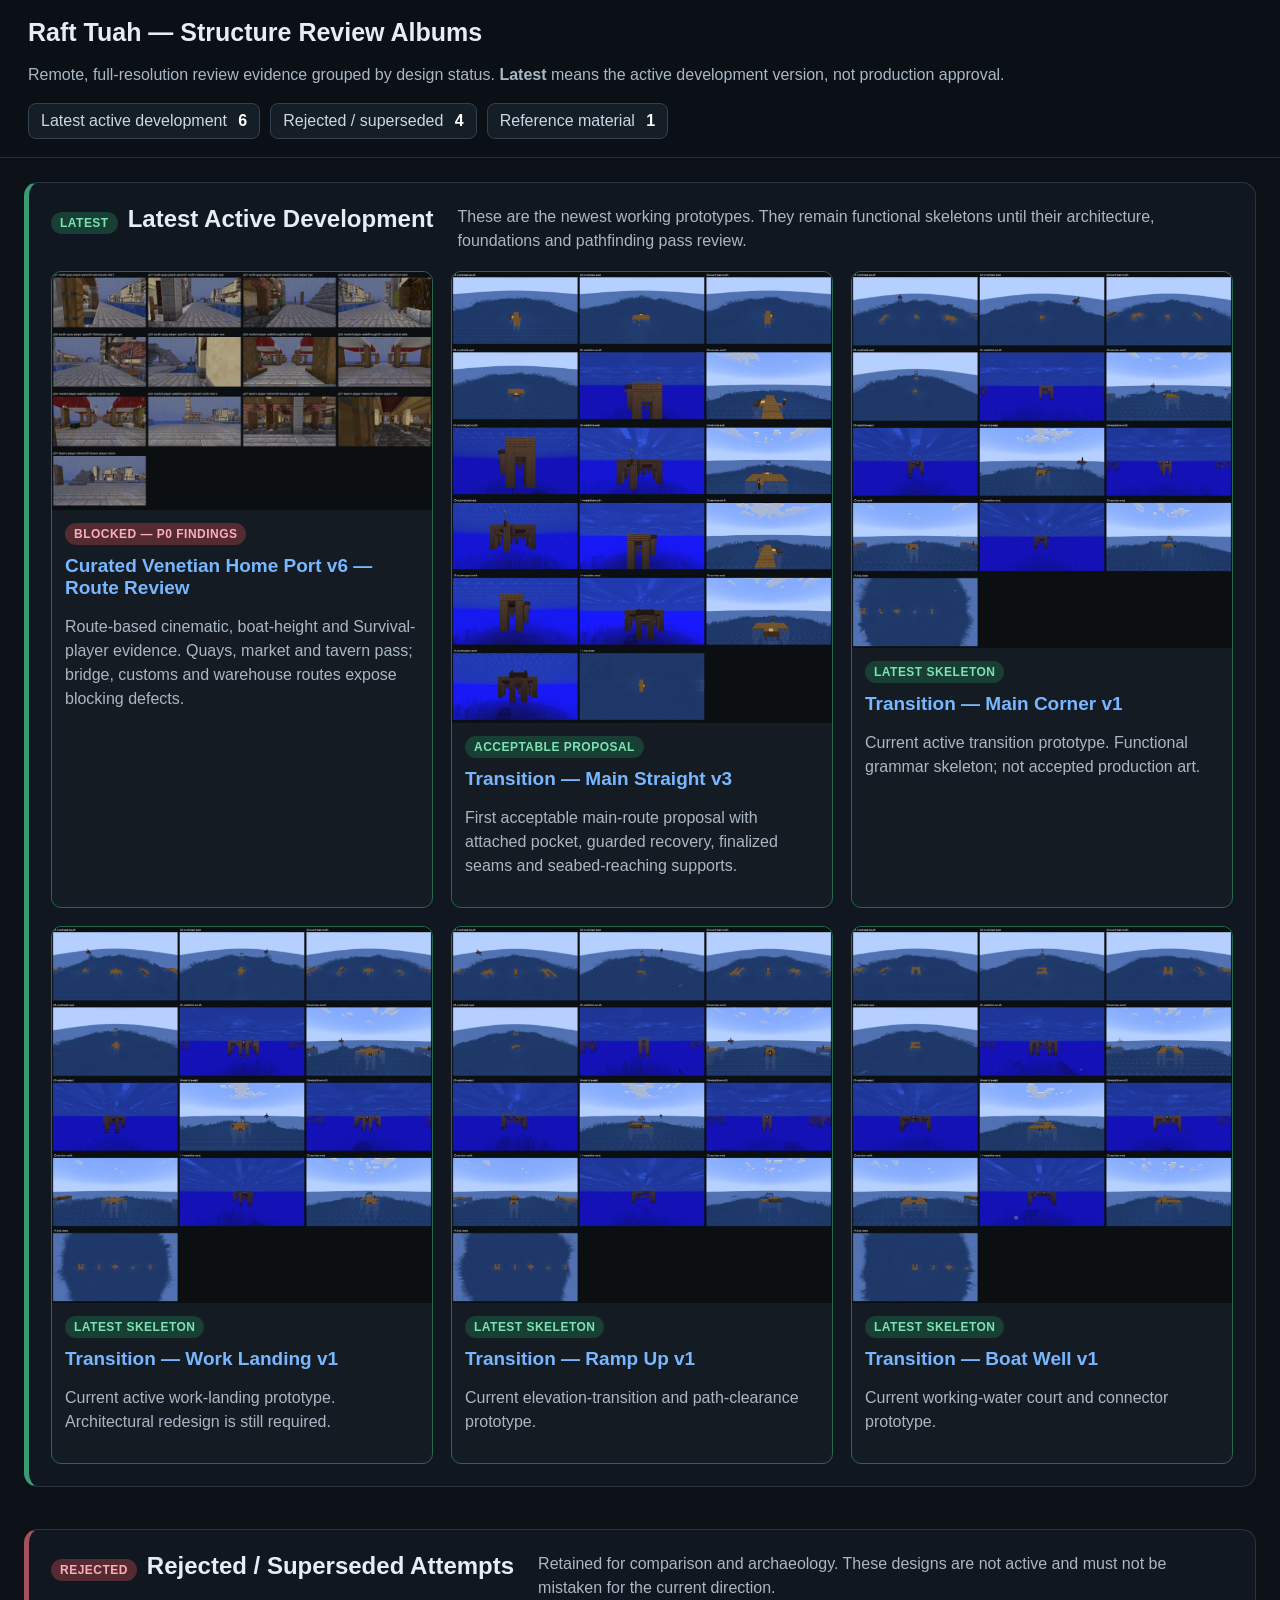
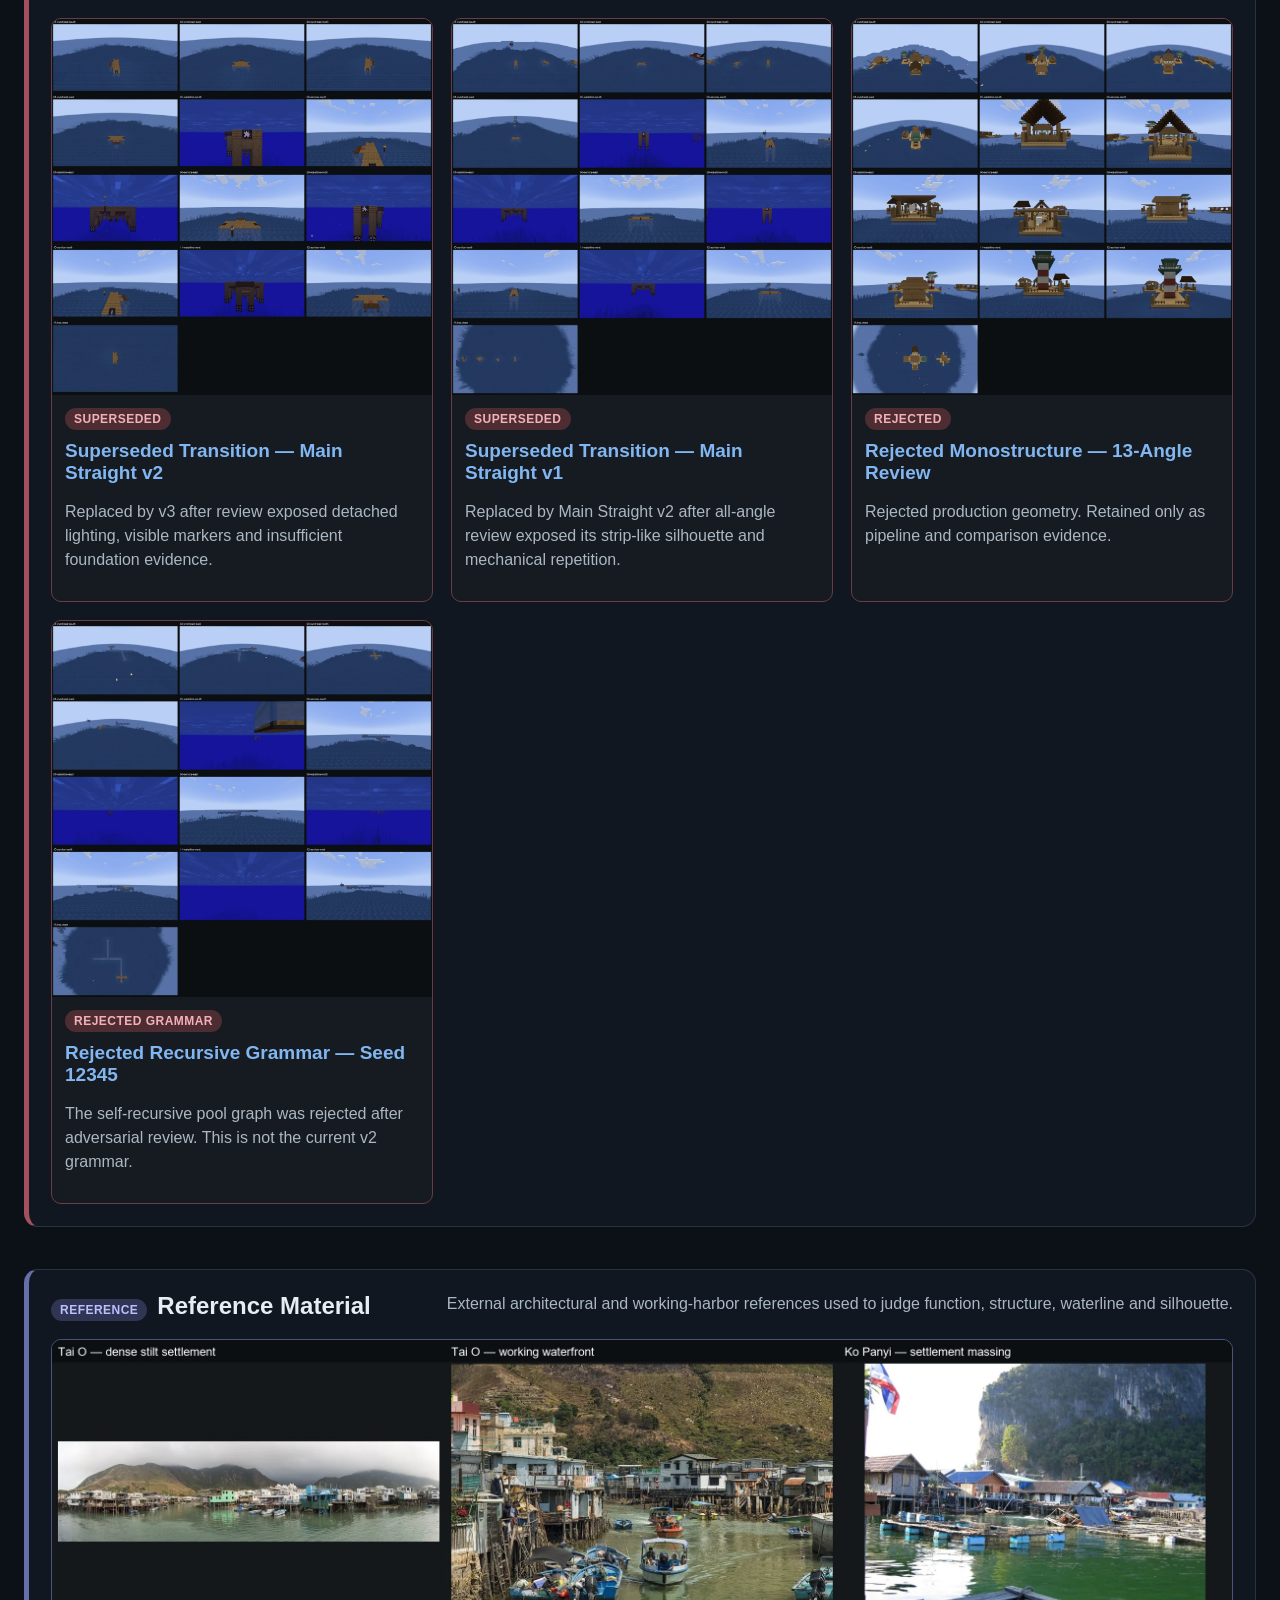
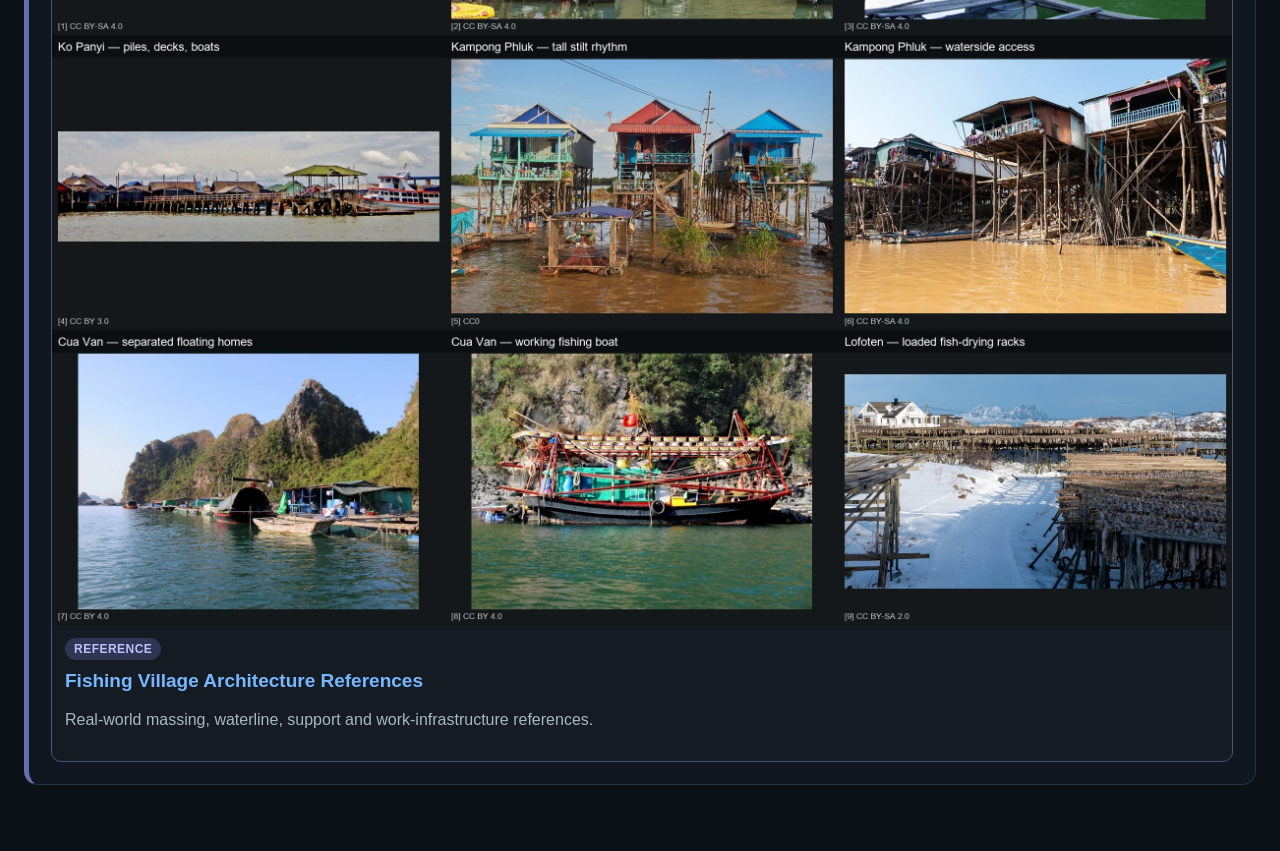
==== commit 1d1f25e4: "Publish curated home-port route review" ====
--- a/index.html
+++ b/index.html
@@ -7,7 +7,7 @@
   <h1>Raft Tuah — Structure Review Albums</h1>
   <p>Remote, full-resolution review evidence grouped by design status. <b>Latest</b> means the active development version, not production approval.</p>
   <nav class="category-nav">
-    <a href="#latest">Latest active development <strong>5</strong></a>
+    <a href="#latest">Latest active development <strong>6</strong></a>
     <a href="#rejected">Rejected / superseded <strong>4</strong></a>
     <a href="#references">Reference material <strong>1</strong></a>
   </nav>
@@ -19,6 +19,7 @@
       <p>These are the newest working prototypes. They remain functional skeletons until their architecture, foundations and pathfinding pass review.</p>
     </div>
     <div class="cards">
+      <article class="card latest"><a href="curated-home-port-v6-route-review/"><img loading="lazy" src="curated-home-port-v6-route-review/player-contact-sheet.webp" alt="Curated Home Port v6 Route Review"></a><div class="body"><span class="tag tag-rejected">BLOCKED — P0 FINDINGS</span><h3><a href="curated-home-port-v6-route-review/">Curated Venetian Home Port v6 — Route Review</a></h3><p>Route-based cinematic, boat-height and Survival-player evidence. Quays, market and tavern pass; bridge, customs and warehouse routes expose blocking defects.</p></div></article>
       <article class="card latest"><a href="transition-main-straight-v3/"><img loading="lazy" src="transition-main-straight-v3/contact-sheet.webp" alt="Transition Main Straight v3"></a><div class="body"><span class="tag tag-latest">ACCEPTABLE PROPOSAL</span><h3><a href="transition-main-straight-v3/">Transition — Main Straight v3</a></h3><p>First acceptable main-route proposal with attached pocket, guarded recovery, finalized seams and seabed-reaching supports.</p></div></article>
       <article class="card latest"><a href="transition-main-corner-v1/"><img loading="lazy" src="transition-main-corner-v1/contact-sheet.webp" alt="Transition Main Corner v1"></a><div class="body"><span class="tag tag-latest">LATEST SKELETON</span><h3><a href="transition-main-corner-v1/">Transition — Main Corner v1</a></h3><p>Current active transition prototype. Functional grammar skeleton; not accepted production art.</p></div></article>
       <article class="card latest"><a href="transition-work-landing-v1/"><img loading="lazy" src="transition-work-landing-v1/contact-sheet.webp" alt="Transition Work Landing v1"></a><div class="body"><span class="tag tag-latest">LATEST SKELETON</span><h3><a href="transition-work-landing-v1/">Transition — Work Landing v1</a></h3><p>Current active work-landing prototype. Architectural redesign is still required.</p></div></article>
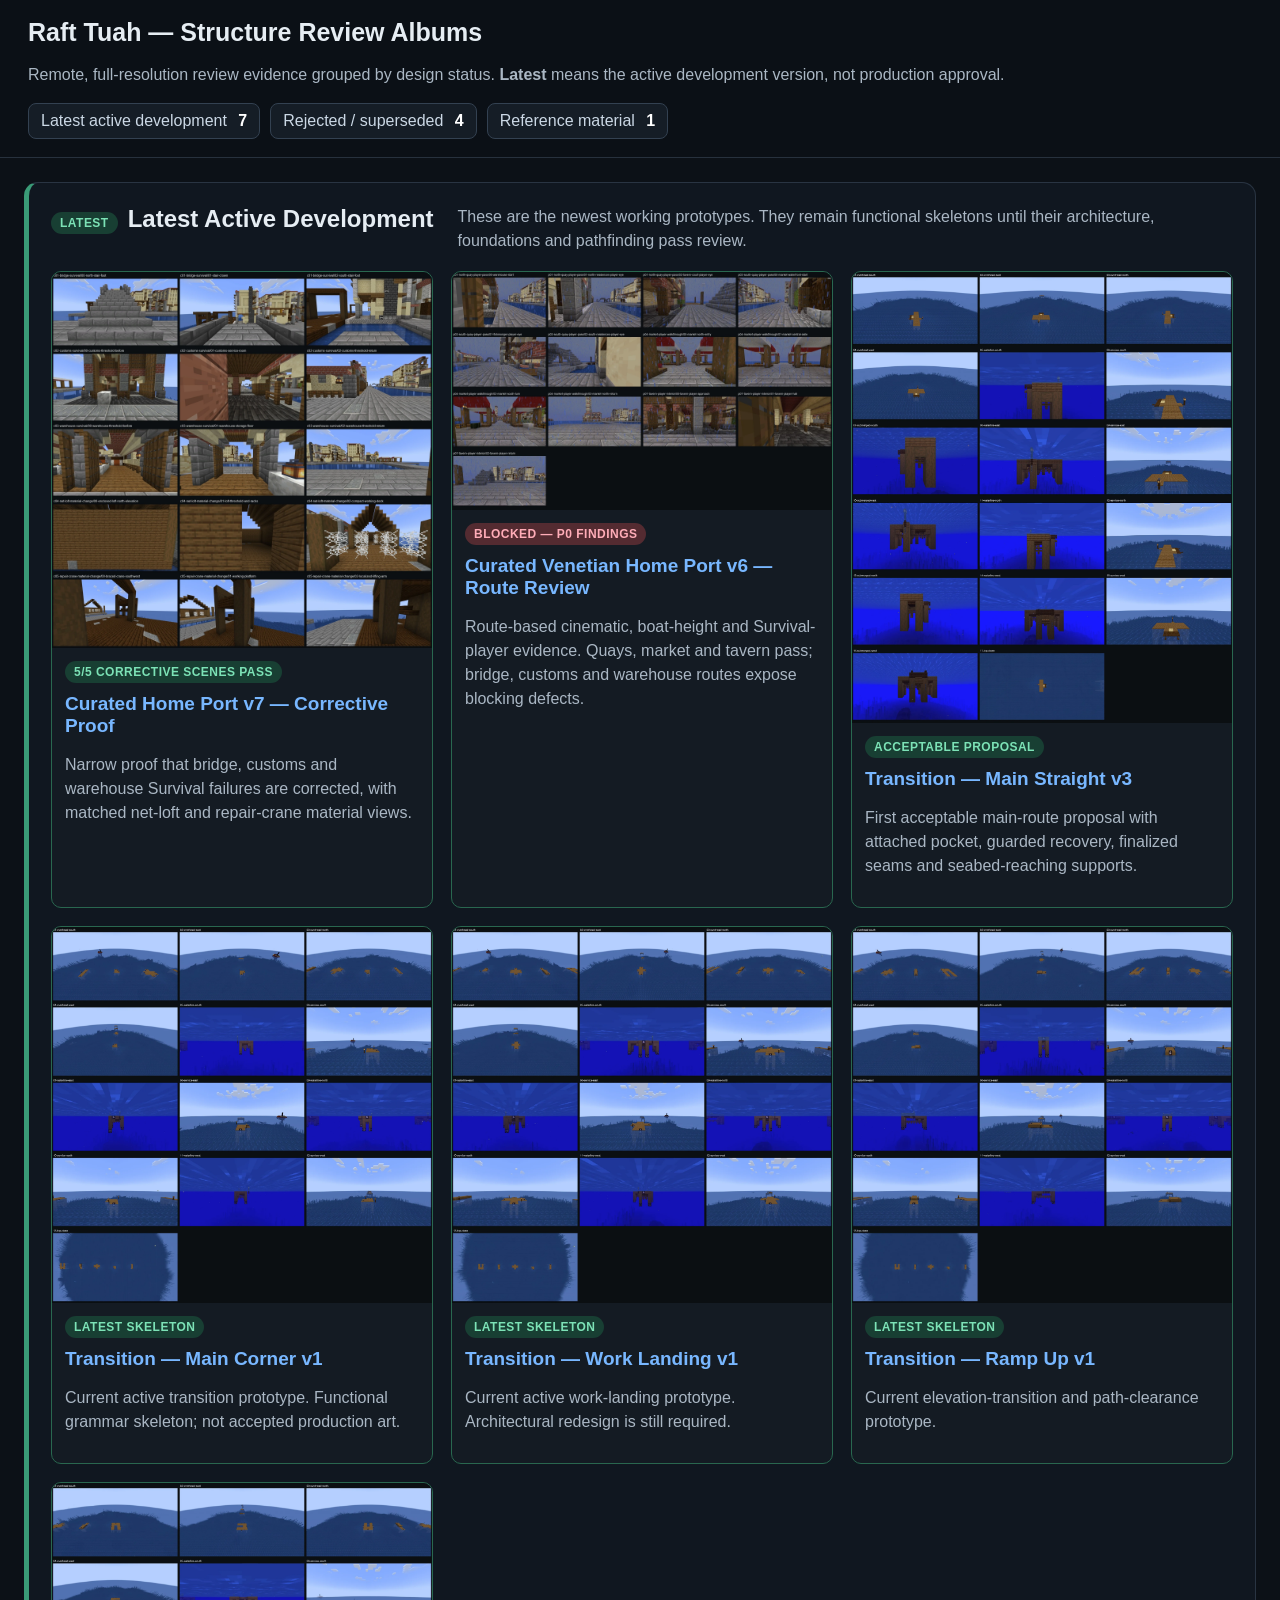
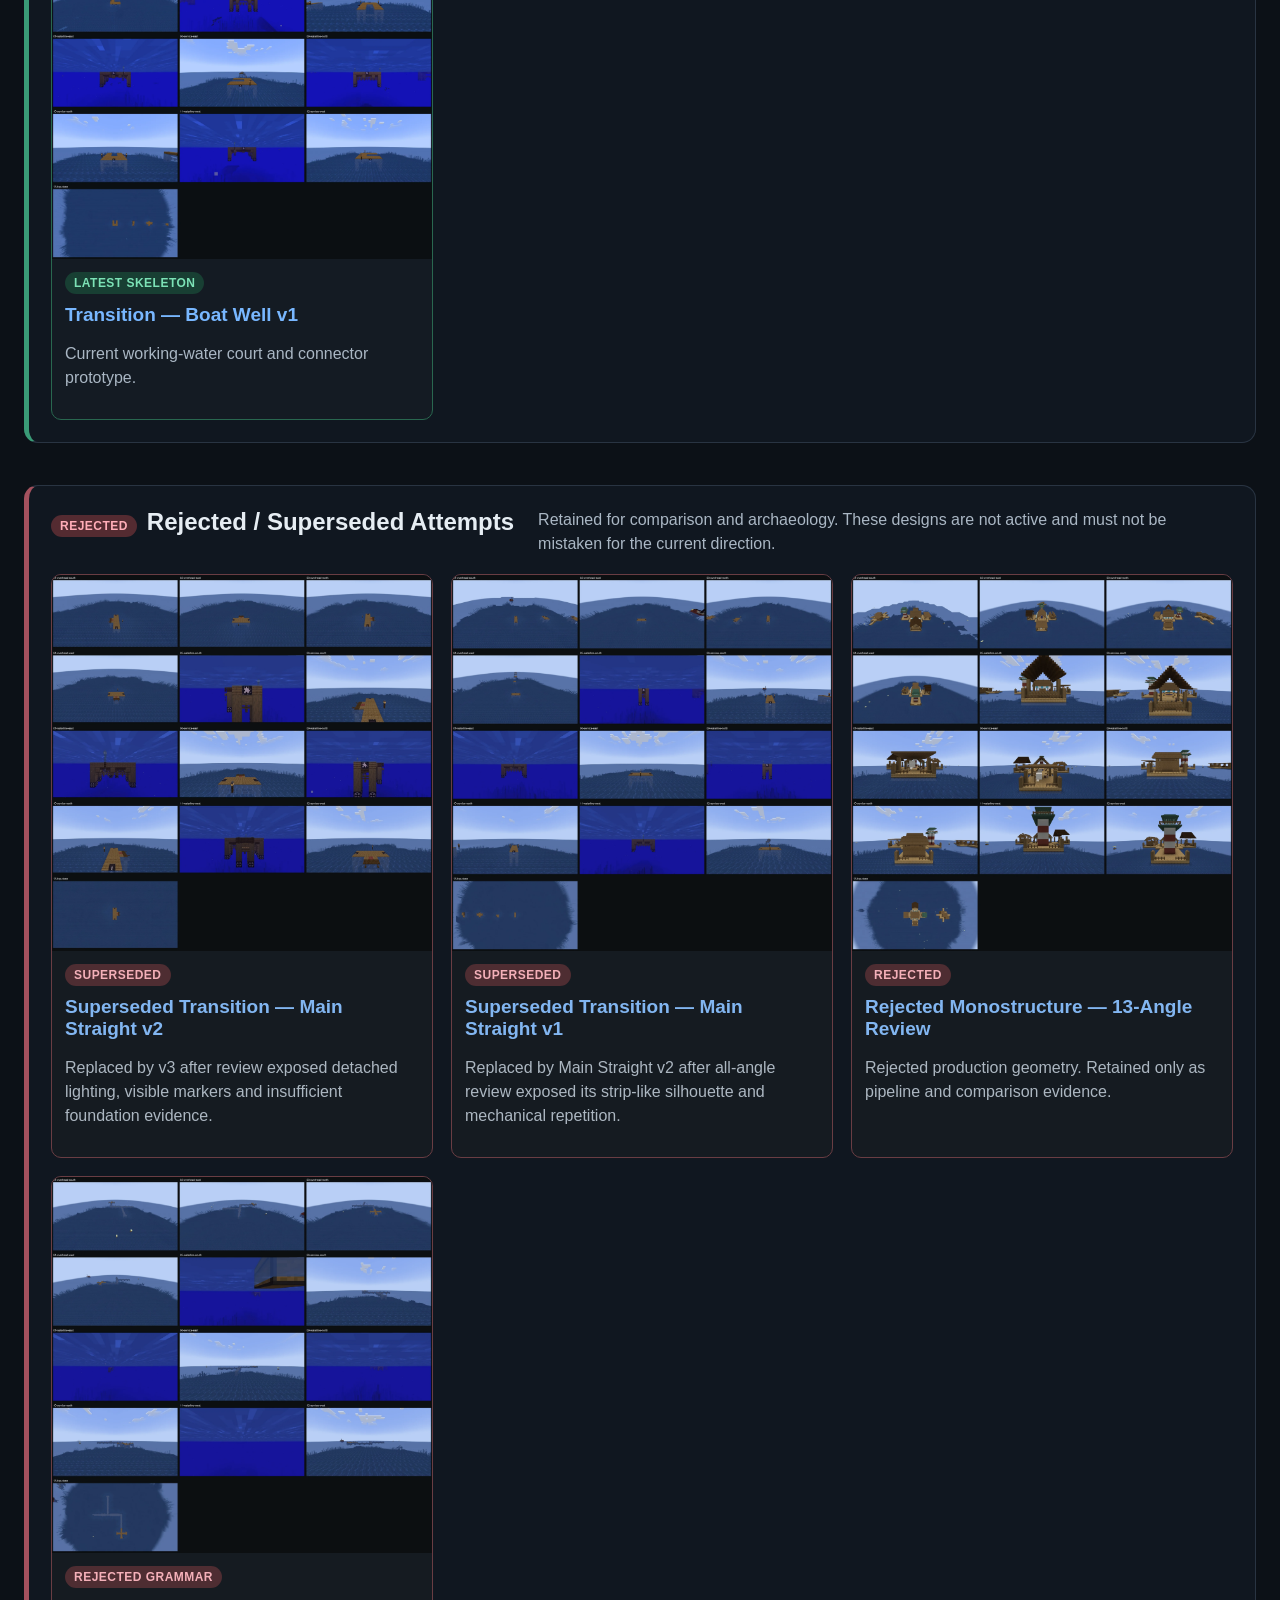
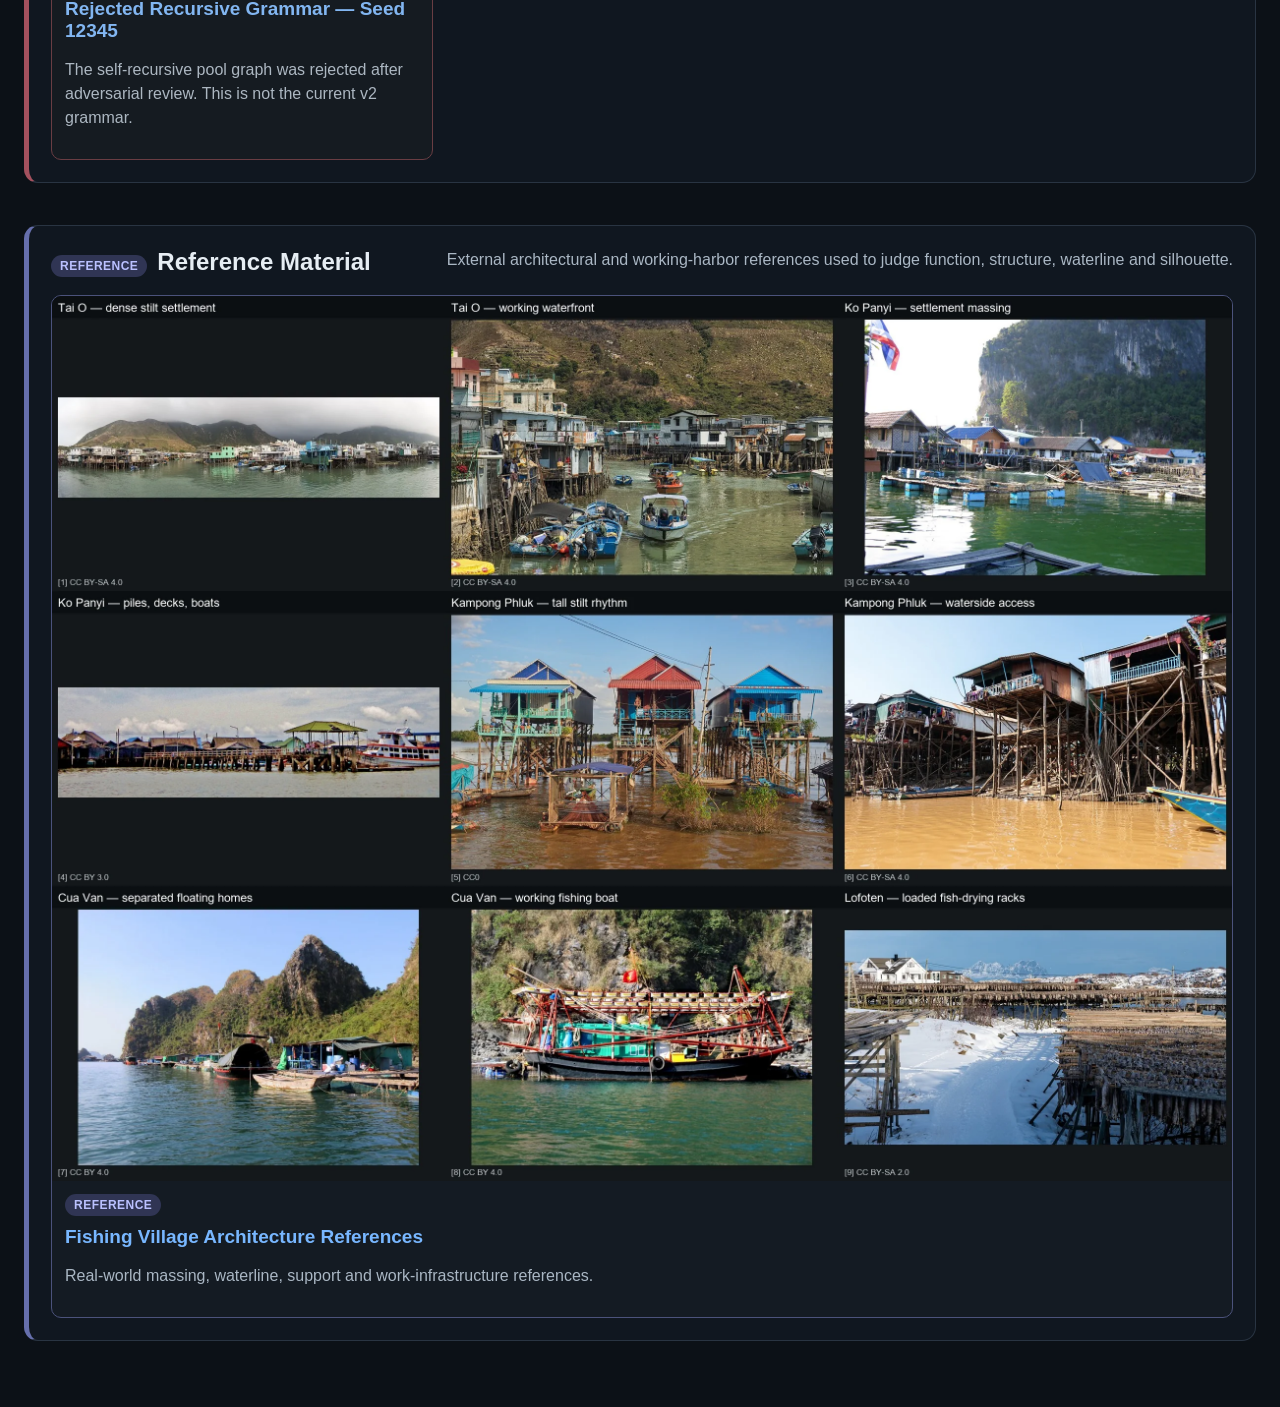
==== commit c1e6a3c3: "Publish home-port v7 corrective proof" ====
--- a/index.html
+++ b/index.html
@@ -7,7 +7,7 @@
   <h1>Raft Tuah — Structure Review Albums</h1>
   <p>Remote, full-resolution review evidence grouped by design status. <b>Latest</b> means the active development version, not production approval.</p>
   <nav class="category-nav">
-    <a href="#latest">Latest active development <strong>6</strong></a>
+    <a href="#latest">Latest active development <strong>7</strong></a>
     <a href="#rejected">Rejected / superseded <strong>4</strong></a>
     <a href="#references">Reference material <strong>1</strong></a>
   </nav>
@@ -19,6 +19,7 @@
       <p>These are the newest working prototypes. They remain functional skeletons until their architecture, foundations and pathfinding pass review.</p>
     </div>
     <div class="cards">
+      <article class="card latest"><a href="curated-home-port-v7-corrective-proof/"><img loading="lazy" src="curated-home-port-v7-corrective-proof/corrective-contact-sheet.webp" alt="Curated Home Port v7 Corrective Proof"></a><div class="body"><span class="tag tag-latest">5/5 CORRECTIVE SCENES PASS</span><h3><a href="curated-home-port-v7-corrective-proof/">Curated Home Port v7 — Corrective Proof</a></h3><p>Narrow proof that bridge, customs and warehouse Survival failures are corrected, with matched net-loft and repair-crane material views.</p></div></article>
       <article class="card latest"><a href="curated-home-port-v6-route-review/"><img loading="lazy" src="curated-home-port-v6-route-review/player-contact-sheet.webp" alt="Curated Home Port v6 Route Review"></a><div class="body"><span class="tag tag-rejected">BLOCKED — P0 FINDINGS</span><h3><a href="curated-home-port-v6-route-review/">Curated Venetian Home Port v6 — Route Review</a></h3><p>Route-based cinematic, boat-height and Survival-player evidence. Quays, market and tavern pass; bridge, customs and warehouse routes expose blocking defects.</p></div></article>
       <article class="card latest"><a href="transition-main-straight-v3/"><img loading="lazy" src="transition-main-straight-v3/contact-sheet.webp" alt="Transition Main Straight v3"></a><div class="body"><span class="tag tag-latest">ACCEPTABLE PROPOSAL</span><h3><a href="transition-main-straight-v3/">Transition — Main Straight v3</a></h3><p>First acceptable main-route proposal with attached pocket, guarded recovery, finalized seams and seabed-reaching supports.</p></div></article>
       <article class="card latest"><a href="transition-main-corner-v1/"><img loading="lazy" src="transition-main-corner-v1/contact-sheet.webp" alt="Transition Main Corner v1"></a><div class="body"><span class="tag tag-latest">LATEST SKELETON</span><h3><a href="transition-main-corner-v1/">Transition — Main Corner v1</a></h3><p>Current active transition prototype. Functional grammar skeleton; not accepted production art.</p></div></article>
